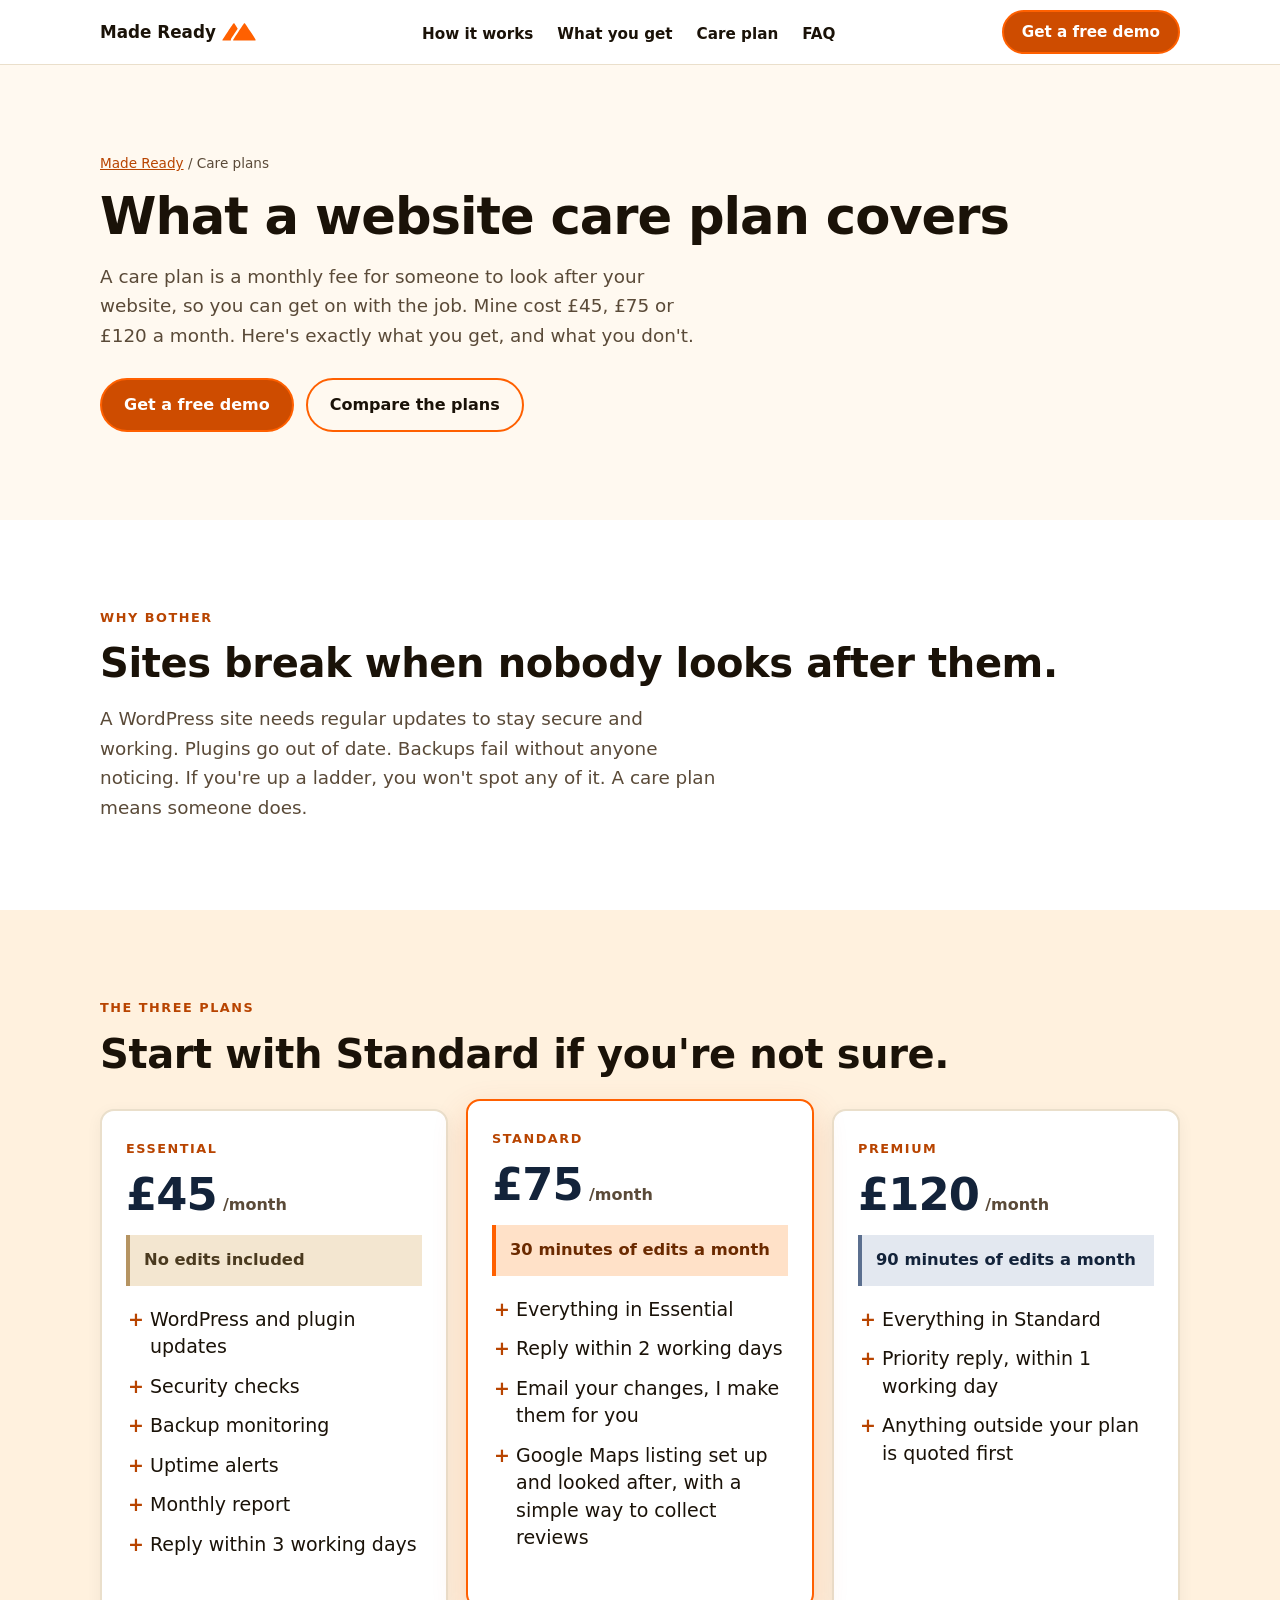
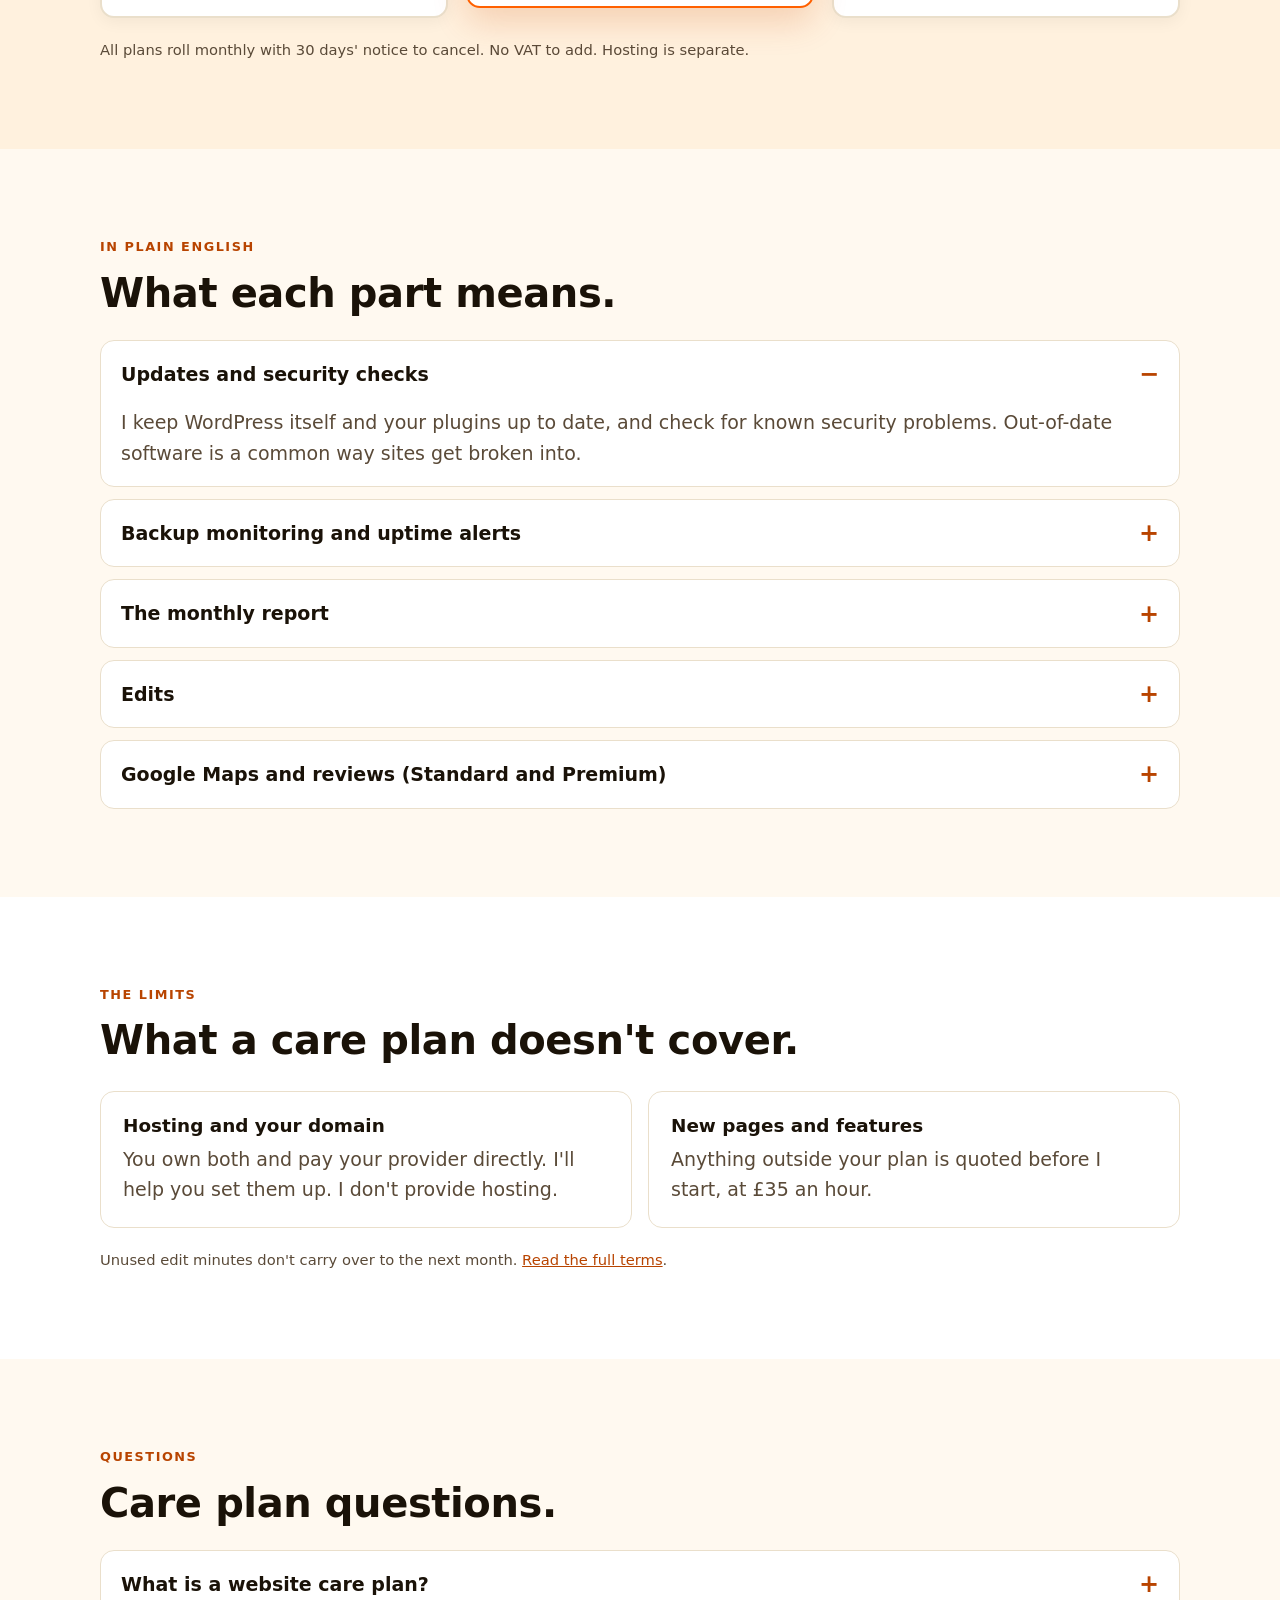
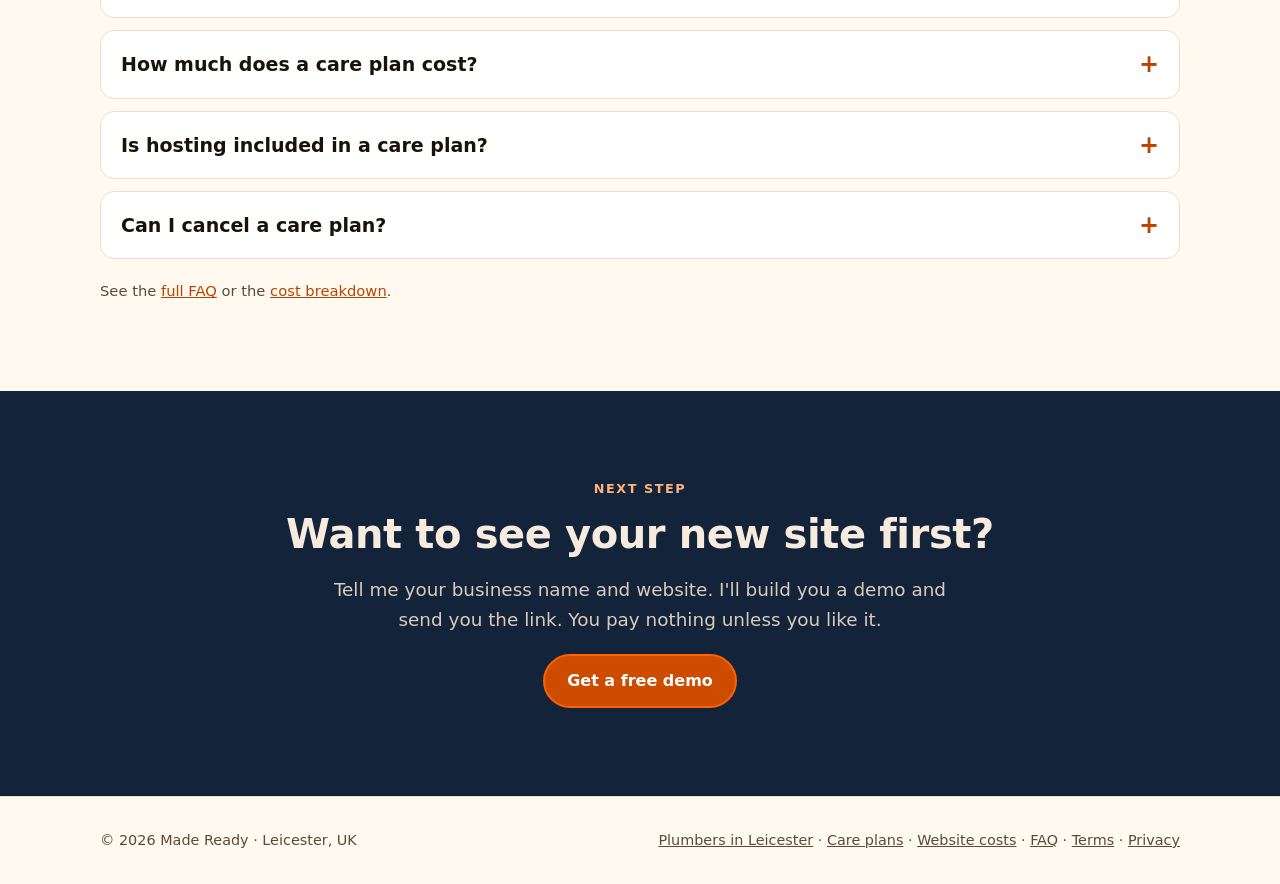
==== care-plan/index.html @ ada68d7a "Add search-friendly pages: plumbers in Leicester, care plan, costs, FAQ; sitemap and robots Co-Autho" ====
<!doctype html>
<html lang="en-GB">
<head>
<meta charset="utf-8">
<meta name="viewport" content="width=device-width, initial-scale=1">
<title>What a website care plan covers | Made Ready</title>
<meta name="description" content="What a Made Ready care plan covers, what it doesn't, and what it costs: £45, £75 or £120 a month. Updates, security, backups and edits for small UK trades.">
<link rel="canonical" href="https://madeready.co/care-plan/">
<meta property="og:title" content="What a website care plan covers | Made Ready">
<meta property="og:description" content="What a Made Ready care plan covers, what it doesn't, and what it costs: £45, £75 or £120 a month. Updates, security, backups and edits for small UK trades.">
<meta property="og:type" content="website">
<meta property="og:url" content="https://madeready.co/care-plan/">
<meta property="og:site_name" content="Made Ready">
<meta property="og:locale" content="en_GB">
<meta property="og:image" content="https://madeready.co/images/og-share.jpg">
<meta property="og:image:width" content="1200">
<meta property="og:image:height" content="630">
<meta name="twitter:card" content="summary_large_image">
<meta name="twitter:title" content="What a website care plan covers | Made Ready">
<meta name="twitter:description" content="What a Made Ready care plan covers, what it doesn't, and what it costs: £45, £75 or £120 a month. Updates, security, backups and edits for small UK trades.">
<meta name="twitter:image" content="https://madeready.co/images/og-share.jpg">
<meta name="theme-color" content="#FFF9F0">
<link rel="icon" href="/images/favicon.ico" sizes="any">
<link rel="icon" type="image/png" sizes="192x192" href="/images/android-chrome-192x192.png">
<link rel="apple-touch-icon" href="/images/apple-touch-icon.png">
<link rel="manifest" href="/site.webmanifest">
<link rel="stylesheet" href="/styles.css">
<script type="application/ld+json">{"@context":"https://schema.org","@graph":[{"@type":"BreadcrumbList","itemListElement":[{"@type":"ListItem","position":1,"name":"Made Ready","item":"https://madeready.co/"},{"@type":"ListItem","position":2,"name":"Care plans","item":"https://madeready.co/care-plan/"}]},{"@type":"FAQPage","mainEntity":[{"@type":"Question","name":"What is a website care plan?","acceptedAnswer":{"@type":"Answer","text":"A monthly plan where I keep your WordPress site updated, secure and backed up, watch for downtime and send you a monthly report. Standard and Premium also look after your Google Maps listing and include minutes of edits each month."}},{"@type":"Question","name":"How much does a care plan cost?","acceptedAnswer":{"@type":"Answer","text":"Essential is £45 a month, Standard is £75 and Premium is £120. Hosting is not included. You pay your host directly, usually £5 to £15 a month."}},{"@type":"Question","name":"Is hosting included in a care plan?","acceptedAnswer":{"@type":"Answer","text":"No. You own your hosting account and pay the host directly. I'll help you choose and set it up, but I'm not your hosting provider, and keeping the server online is your host's job."}},{"@type":"Question","name":"Can I cancel a care plan?","acceptedAnswer":{"@type":"Answer","text":"Yes. Plans roll monthly. Email me, give 30 days' notice and I stop billing at the end of it. There's no cancellation fee, and you keep your domain, hosting and site."}}]},{"@type":"Service","name":"Website care plan","serviceType":"WordPress maintenance","provider":{"@type":"ProfessionalService","name":"Made Ready","url":"https://madeready.co"},"areaServed":"GB","offers":[{"@type":"Offer","name":"Essential","price":"45","priceCurrency":"GBP","description":"Updates, security checks, backup monitoring, uptime alerts and monthly report."},{"@type":"Offer","name":"Standard","price":"75","priceCurrency":"GBP","description":"Essential plus 30 minutes of edits a month and Google Maps listing care."},{"@type":"Offer","name":"Premium","price":"120","priceCurrency":"GBP","description":"Standard plus 90 minutes of edits a month and priority replies."}]}]}</script>
</head>
<body>
<a class="skip" href="#main">Skip to content</a>
<header><div class="wrap bar">
<a class="logo" href="/" aria-label="Made Ready home">Made Ready <svg version="1.0" xmlns="http://www.w3.org/2000/svg"
 width="34" height="34" aria-hidden="true" viewBox="0 0 411 216"
 preserveAspectRatio="xMidYMid meet" color="#FF6000">
    <g transform="translate(0,216) scale(0.1,-0.1)"
    fill="currentColor" stroke="none">
    <path class="mk mk-big" d="M2681 2124 c-19 -8 -42 -25 -50 -37 -142 -201 -1291 -1957 -1291
    -1973 0 -12 9 -33 21 -48 l20 -26 1319 0 c1243 0 1319 1 1340 18 13 10 23 33
    26 57 6 39 -12 67 -629 1015 -707 1087 -666 1033 -756 994z"/>
    <path class="mk mk-small" d="M1381 2108 c-20 -15 -264 -368 -681 -990 -700 -1040 -680 -1008 -630
    -1058 19 -19 33 -20 509 -20 l489 0 4 88 c3 63 10 98 26 129 12 24 198 308
    412 631 l390 589 -186 304 c-102 167 -197 314 -211 327 -15 13 -37 22 -57 22
    -18 0 -47 -10 -65 -22z"/>
    </g>
</svg></a>
<nav aria-label="Primary"><ul><li><a href="/#how">How it works</a></li><li><a href="/#included">What you get</a></li><li><a href="/#care">Care plan</a></li><li><a href="/#faq">FAQ</a></li></ul></nav>
<a class="btn sm" href="/#contact">Get a free demo</a>
</div></header>
<main id="main">
<section class="hero"><div class="wrap">
<p class="crumbs"><a href="/">Made Ready</a> / Care plans</p>
<h1 class="h1s">What a website care plan covers</h1>
<p class="lede">A care plan is a monthly fee for someone to look after your website, so you can get on with the job. Mine cost £45, £75 or £120 a month. Here's exactly what you get, and what you don't.</p>
<div class="actions"><a class="btn" href="/#contact">Get a free demo</a><a class="btn ghost" href="#plans">Compare the plans</a></div>
</div></section>
<section style="background:#fff"><div class="wrap">
<p class="eyebrow">Why bother</p>
<h2>Sites break when nobody looks after them.</h2>
<p class="lede">A WordPress site needs regular updates to stay secure and working. Plugins go out of date. Backups fail without anyone noticing. If you're up a ladder, you won't spot any of it. A care plan means someone does.</p>
</div></section>

<section id="plans" style="background:#FFF1DE"><div class="wrap">
<p class="eyebrow">The three plans</p>
<h2>Start with Standard if you're not sure.</h2>
<div class="plans">
<div class="plan"><p class="tier">Essential</p><p class="price"><b>£45</b> <span>/month</span></p><p class="allow sand"><b>No edits included</b></p><ul><li>WordPress and plugin updates</li><li>Security checks</li><li>Backup monitoring</li><li>Uptime alerts</li><li>Monthly report</li><li>Reply within 3 working days</li></ul></div>
<div class="plan pop"><p class="tier">Standard</p><p class="price"><b>£75</b> <span>/month</span></p><p class="allow hot"><b>30 minutes of edits a month</b></p><ul><li>Everything in Essential</li><li>Reply within 2 working days</li><li>Email your changes, I make them for you</li><li>Google Maps listing set up and looked after, with a simple way to collect reviews</li></ul></div>
<div class="plan"><p class="tier">Premium</p><p class="price"><b>£120</b> <span>/month</span></p><p class="allow ink"><b>90 minutes of edits a month</b></p><ul><li>Everything in Standard</li><li>Priority reply, within 1 working day</li><li>Anything outside your plan is quoted first</li></ul></div>
</div>
<p class="small">All plans roll monthly with 30 days' notice to cancel. No VAT to add. Hosting is separate.</p>
</div></section>

<section><div class="wrap">
<p class="eyebrow">In plain English</p>
<h2>What each part means.</h2>
<details open><summary>Updates and security checks</summary><p>I keep WordPress itself and your plugins up to date, and check for known security problems. Out-of-date software is a common way sites get broken into.</p></details>
<details><summary>Backup monitoring and uptime alerts</summary><p>I check your backups are actually running, so there's something to restore if the worst happens. Uptime alerts tell me if your site goes down. Keeping the server running is your host's job, so I let you both know.</p></details>
<details><summary>The monthly report</summary><p>A short email each month listing what was updated, that backups ran, and how the site stayed up.</p></details>
<details><summary>Edits</summary><p>Email me what you want changed and I do it in a weekly batch. That's new opening hours, a price change or a swapped photo. There's no phone support, which keeps the price down. On Essential, edits are charged hourly.</p></details>
<details><summary>Google Maps and reviews (Standard and Premium)</summary><p>I set up your Google Business Profile with your services, area, hours, photos and website link, and keep it current. You stay the owner and add me as a manager. Google asks you to confirm it's your business, and only you can do that. Each month I post photos of your work, draft replies to new reviews and send a short report of calls, direction requests and website clicks. I give you a review link, a QR code and a text to send customers. You ask them. I never write or buy reviews, and I can't promise where you'll rank.</p></details>
</div></section>

<section style="background:#fff"><div class="wrap">
<p class="eyebrow">The limits</p>
<h2>What a care plan doesn't cover.</h2>
<div class="grid two">
<div class="card"><h3>Hosting and your domain</h3><p>You own both and pay your provider directly. I'll help you set them up. I don't provide hosting.</p></div>
<div class="card"><h3>New pages and features</h3><p>Anything outside your plan is quoted before I start, at £35 an hour.</p></div>
</div>
<p class="small">Unused edit minutes don't carry over to the next month. <a href="/terms.html">Read the full terms</a>.</p>
</div></section>

<section><div class="wrap">
<p class="eyebrow">Questions</p>
<h2>Care plan questions.</h2>
<details><summary>What is a website care plan?</summary><p>A monthly plan where I keep your WordPress site updated, secure and backed up, watch for downtime and send you a monthly report. Standard and Premium also look after your Google Maps listing and include minutes of edits each month.</p></details><details><summary>How much does a care plan cost?</summary><p>Essential is £45 a month, Standard is £75 and Premium is £120. Hosting is not included. You pay your host directly, usually £5 to £15 a month.</p></details><details><summary>Is hosting included in a care plan?</summary><p>No. You own your hosting account and pay the host directly. I'll help you choose and set it up, but I'm not your hosting provider, and keeping the server online is your host's job.</p></details><details><summary>Can I cancel a care plan?</summary><p>Yes. Plans roll monthly. Email me, give 30 days' notice and I stop billing at the end of it. There's no cancellation fee, and you keep your domain, hosting and site.</p></details>
<p class="small">See the <a href="/faq/">full FAQ</a> or the <a href="/website-cost-for-trades/">cost breakdown</a>.</p>
</div></section>
<section class="dark contact"><div class="wrap">
<p class="eyebrow">Next step</p>
<h2>Want to see your new site first?</h2>
<p class="lede">Tell me your business name and website. I'll build you a demo and send you the link. You pay nothing unless you like it.</p>
<div class="actions"><a class="btn" href="/#contact">Get a free demo</a></div>
</div></section>
</main>
<footer><div class="wrap"><p>© 2026 Made Ready · Leicester, UK</p><p><a href="/websites-for-plumbers-leicester/">Plumbers in Leicester</a> · <a href="/care-plan/">Care plans</a> · <a href="/website-cost-for-trades/">Website costs</a> · <a href="/faq/">FAQ</a> · <a href="/terms.html">Terms</a> · <a href="/privacy.html">Privacy</a></p></div></footer>
</body></html>
---- styles.css ----
:root{--paper:#FFF9F0;--card:#fff;--ink:#1A1208;--mid:#5A4A38;--rule:#EADFCB;--accent:#FF6000;--accent-ink:#B84400;--navy:#13233A;--navy-ink:#F6EBDD;--r:14px}
*,*::before,*::after{box-sizing:border-box;margin:0;padding:0}
html{scroll-behavior:smooth;-webkit-text-size-adjust:100%}
body{font:18px/1.6 system-ui,-apple-system,"Segoe UI",Roboto,sans-serif;background:var(--paper);color:var(--ink)}
img,svg{display:block;max-width:100%}
a{color:inherit}
.wrap{width:min(1080px,100% - 32px);margin-inline:auto}
.skip{position:absolute;left:-999px}.skip:focus{left:8px;top:8px;background:#fff;padding:8px 12px;z-index:99}
:focus-visible{outline:3px solid var(--accent-ink);outline-offset:3px}
header{position:sticky;top:0;z-index:10;background:rgba(255,255,255,.96);border-bottom:1px solid var(--rule)}
.bar{display:flex;align-items:center;justify-content:space-between;gap:12px;min-height:64px}
.logo{display:flex;align-items:center;gap:6px;font-weight:800;text-decoration:none;color:var(--ink);font-size:1.05rem}
.logo svg{color:var(--accent);overflow:visible}
.logo .mk{transform-box:fill-box;transition:transform .5s cubic-bezier(.34,1.56,.64,1)}
.logo .mk-small{transform-origin:0% 100%;transition-delay:.05s}
.logo .mk-big{transform-origin:100% 100%}
.logo:hover .mk,.logo:focus-visible .mk{transform:scale(1.07)}
@media(prefers-reduced-motion:reduce){.logo .mk{transition:none}.logo:hover .mk,.logo:focus-visible .mk{transform:none}}
nav ul{display:none;list-style:none;gap:24px}
nav a{text-decoration:none;font-weight:600;font-size:.95rem}
nav a:hover{color:var(--accent-ink)}
.btn{display:inline-flex;align-items:center;justify-content:center;min-height:48px;padding:12px 22px;border-radius:999px;background:#CE4C00;color:#fff;font-weight:800;text-decoration:none;border:2px solid var(--accent);font-size:1rem;cursor:pointer}
.btn:hover{background:var(--accent-ink);border-color:var(--accent)}
.btn.ghost{background:transparent;color:inherit;border-color:var(--accent)}
.btn.ghost:hover{background:rgba(127,127,127,.12);border-color:var(--accent)}
.btn.sm{min-height:44px;padding:8px 18px;font-size:.95rem}
section{padding:64px 0}
.eyebrow{font-size:.8rem;font-weight:800;letter-spacing:.12em;text-transform:uppercase;color:var(--accent-ink);margin-bottom:12px}
h1{font-size:clamp(2.2rem,8vw,3.8rem);line-height:1.08;letter-spacing:-.02em;font-weight:800}
h2{font-size:clamp(1.7rem,5.5vw,2.5rem);line-height:1.15;letter-spacing:-.01em;font-weight:800;margin-bottom:16px}
h3{font-size:1.15rem;line-height:1.3;margin-bottom:6px}
.lede{font-size:1.15rem;color:var(--mid);max-width:34em;margin-top:18px}
.h1b{display:block;color:var(--accent-ink)}
.hero{padding:48px 0 56px}
.hero .actions{display:flex;flex-wrap:wrap;gap:12px;margin-top:28px}
.note{font-size:.85rem;color:var(--mid);margin-top:22px}
.hero .note{font-size:.9rem;color:var(--mid);margin-top:14px}
.dark{background:var(--navy);color:var(--navy-ink)}
.dark .eyebrow{color:#FFB27A}.dark .lede,.dark p{color:#D8CCBC}
.steps{display:grid;gap:16px;margin-top:28px;counter-reset:s;list-style:none}
.steps li{background:rgba(255,255,255,.06);border:1px solid rgba(255,255,255,.14);border-radius:var(--r);padding:22px;counter-increment:s}
.steps li::before{content:counter(s);display:grid;place-items:center;width:36px;height:36px;border-radius:50%;background:var(--accent);color:#1A0A00;font-weight:800;margin-bottom:10px}
.dark h3{color:#fff}
.grid{display:grid;gap:16px;margin-top:28px}
.card{background:var(--card);border:1px solid var(--rule);border-radius:var(--r);padding:22px}
.card p{color:var(--mid)}
.plans{display:grid;gap:18px;margin-top:32px;align-items:stretch}
.plan{display:flex;flex-direction:column;background:var(--card);border:2px solid var(--rule);border-radius:var(--r);padding:26px 24px 24px;box-shadow:0 4px 16px rgba(26,18,8,.05)}
.plan.pop{border-color:var(--accent);box-shadow:0 14px 34px rgba(206,76,0,.2)}
.tier{font-size:.8rem;font-weight:800;letter-spacing:.12em;text-transform:uppercase;color:var(--accent-ink);display:flex;flex-wrap:wrap;align-items:center;gap:8px;min-height:26px}
.plan .tag{font-size:.68rem;letter-spacing:.08em;background:#CE4C00;color:#fff;border-radius:4px;padding:3px 8px}
.price{margin:10px 0 0;line-height:1}
.price b{font-size:2.8rem;font-weight:800;letter-spacing:-.02em;color:var(--navy)}
.price span{font-size:1rem;color:var(--mid);font-weight:600}
.bill{font-size:.85rem;color:var(--mid);margin-top:8px}
.allow{margin-top:18px;padding:12px 14px;border-left:4px solid;display:flex;flex-direction:column;gap:2px}
.allow b{font-size:1.02rem}.allow span{font-size:.85rem;opacity:.85}
.allow.sand{background:#F3E6D0;border-color:#B59462;color:#4A3A1F}
.allow.hot{background:#FFE1C8;border-color:var(--accent);color:#6B2A00}
.allow.ink{background:#E3E8F0;border-color:#5B6F8F;color:#13233A}
.plus{margin-top:20px;font-weight:800;font-size:.95rem}
.plan ul{list-style:none;margin:14px 0 24px}
.plan li{padding:6px 0 6px 24px;position:relative;line-height:1.45}
.plan li::before{content:"+";position:absolute;left:2px;color:var(--accent-ink);font-weight:800}
.plan .btn{margin-top:auto;width:100%}
.small{font-size:.92rem;color:var(--mid);margin-top:20px}
.ph{background:#FFF3A8;color:#3A2E00;padding:0 6px;border-radius:4px;font-weight:700}
details{background:var(--card);border:1px solid var(--rule);border-radius:var(--r);margin-top:12px}
summary{cursor:pointer;font-weight:700;padding:18px 20px;list-style:none;min-height:56px;display:flex;justify-content:space-between;gap:12px;align-items:center}
summary::-webkit-details-marker{display:none}
summary::after{content:"+";font-size:1.5rem;color:var(--accent-ink);line-height:1}
details[open] summary::after{content:"−"}
details p{padding:0 20px 18px;color:var(--mid)}
.about{display:grid;gap:24px}
.photo{width:100%;height:auto;aspect-ratio:1;max-width:260px;object-fit:cover;border-radius:var(--r);border:2px solid var(--rule)}
.facts{list-style:none;margin-top:20px;display:grid;gap:8px}
.facts li{padding:10px 14px 10px 40px;position:relative;background:#FFF1DE;border-radius:10px;font-weight:600}
.facts li::before{content:"✓";position:absolute;left:14px;color:var(--accent-ink);font-weight:800}
.contact{text-align:center}
.contact .actions{display:flex;flex-wrap:wrap;gap:12px;justify-content:center;margin-top:24px}
.contact .lede{margin-inline:auto}
footer{padding:32px 0;border-top:1px solid var(--rule);font-size:.9rem;color:var(--mid)}
footer .wrap{display:flex;flex-wrap:wrap;gap:8px 24px;justify-content:space-between}
.legal{padding:48px 0}.legal h1{font-size:2.2rem}.legal h2{font-size:1.3rem;margin-top:28px}.legal p,.legal li{margin-top:10px;color:var(--mid)}.legal ul{padding-left:22px}
.peeks{margin-top:32px;display:grid;grid-template-columns:1fr;gap:14px;align-items:center}
.peek{position:relative;display:block;width:100%;padding:0;border:2px solid var(--rule);border-radius:var(--r);background:var(--card);overflow:hidden;cursor:pointer;text-align:left;font:inherit;color:var(--ink);box-shadow:0 6px 20px rgba(26,18,8,.08);transition:transform .15s,box-shadow .15s}
.peek:hover{transform:translateY(-3px);box-shadow:0 12px 28px rgba(26,18,8,.16)}
.peek.after{border-color:var(--accent)}
.peek img{width:100%;height:auto;aspect-ratio:800/524;object-fit:cover}
.peek:not(.after) img{filter:saturate(.85)}
.chip{display:inline-block;margin-right:10px;padding:2px 10px;border-radius:999px;background:var(--ink);color:#fff;font-size:.8rem;font-weight:800;letter-spacing:.08em;text-transform:uppercase}
.peek.after .chip{background:#CE4C00}
.cap{display:block;padding:10px 14px;font-weight:700;font-size:.95rem;border-top:1px solid var(--rule)}
.arrow{justify-self:center;font-size:1.8rem;font-weight:800;color:var(--accent-ink);transform:rotate(90deg)}
@media(min-width:720px){.peeks{grid-template-columns:1fr auto 1fr;gap:18px}.arrow{transform:none}}
@media(prefers-reduced-motion:reduce){.peek{transition:none}.peek:hover{transform:none}}
dialog{border:0;padding:0;background:var(--paper);color:var(--ink);width:100vw;height:100dvh;max-width:none;max-height:none;margin:0}
dialog[open]{display:flex;flex-direction:column}
dialog::backdrop{background:rgba(19,35,58,.7)}
.dlg-bar{display:flex;flex-wrap:wrap;align-items:center;gap:10px 14px;padding:12px 16px;border-bottom:1px solid var(--rule)}
.dlg-bar h2{font-size:1rem;margin:0;flex:1 1 100%}
.tabs{display:flex;gap:6px;flex:1}
.tab{min-height:44px;padding:8px 20px;border-radius:999px;border:2px solid var(--ink);background:transparent;font:inherit;font-weight:800;cursor:pointer;color:var(--ink)}
.tab[aria-pressed="true"]{background:var(--ink);color:#fff}
.dlg-note{font-size:.85rem;color:var(--mid);padding:8px 16px}
dialog iframe{flex:1;width:100%;border:0;background:#fff}
@media(min-width:760px){
 dialog{width:min(1180px,94vw);height:90dvh;margin:auto;border-radius:var(--r)}.dlg-bar h2{flex:1 1 auto}
 body{font-size:19px}nav ul{display:flex}section{padding:88px 0}.hero{padding:88px 0}
 .steps,.grid.three,.plans{grid-template-columns:repeat(3,1fr)}.grid.two{grid-template-columns:repeat(2,1fr)}
 .about{grid-template-columns:260px 1fr;align-items:start;gap:40px}
}
@media(prefers-reduced-motion:reduce){html{scroll-behavior:auto}}

.how h3{margin-top:24px}.how .small{margin-top:6px}

.total{font-size:.85rem;font-weight:700;color:var(--navy);margin-top:6px}
.plan.pop{order:-1}
@media(min-width:760px){.plan.pop{order:0;transform:translateY(-10px)}}
.vs{list-style:none;margin-top:10px}.vs li{padding:6px 0 6px 24px;position:relative;color:var(--mid)}
.vs li::before{content:"–";position:absolute;left:4px;color:var(--mid)}
.card.own{border-color:var(--accent);border-width:2px}.card.own .vs li::before{content:"✓";color:var(--accent-ink);font-weight:800}
.card.own h3{color:var(--accent-ink)}
.form{max-width:520px;margin:28px auto 0;text-align:left;display:grid;gap:6px}
.form label{font-weight:700;font-size:.95rem;margin-top:8px;color:#fff}
.form input:not([type=checkbox]),.form textarea{width:100%;min-height:48px;padding:10px 14px;border-radius:10px;border:2px solid transparent;background:#fff;color:var(--ink);font:inherit}
.form input:focus-visible,.form textarea:focus-visible{outline:3px solid #FFB27A;outline-offset:2px}
.form .hp{position:absolute;left:-9999px}
.form .consent{font-size:.85rem;margin-top:8px}.form .consent a{color:#FFB27A}
.form .btn{margin-top:12px;width:100%}
.form .status{min-height:1.4em;font-weight:700;color:#fff}
.dark .actions{margin-top:20px}
.card .price-fig{color:var(--accent-ink);font-size:1.6rem;font-weight:800;margin:2px 0 10px;line-height:1.1}

.crumbs{font-size:.85rem;color:var(--mid);margin-bottom:14px}.crumbs a{color:var(--accent-ink)}
.h1s{font-size:clamp(2rem,7vw,3.2rem)}
.note a,.small a,.lede a{color:var(--accent-ink)}
.wrap>details:first-of-type{margin-top:24px}
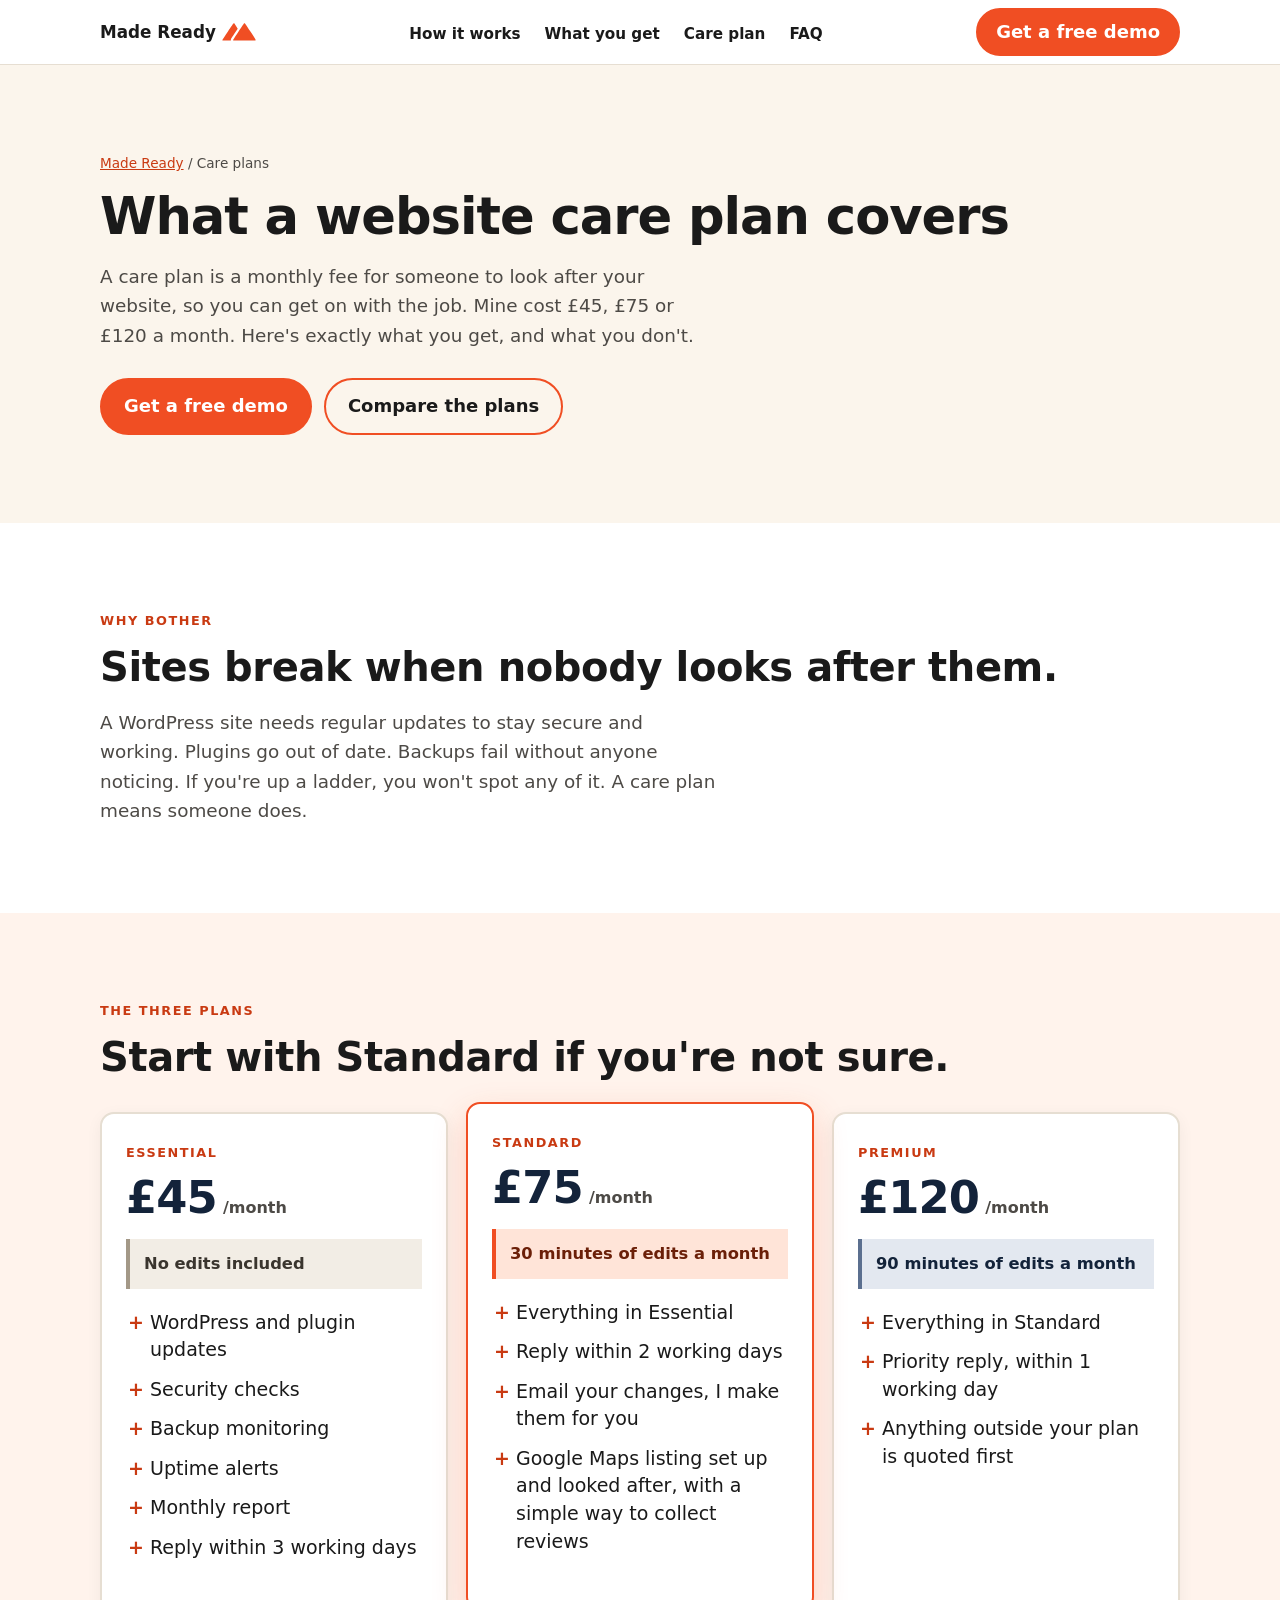
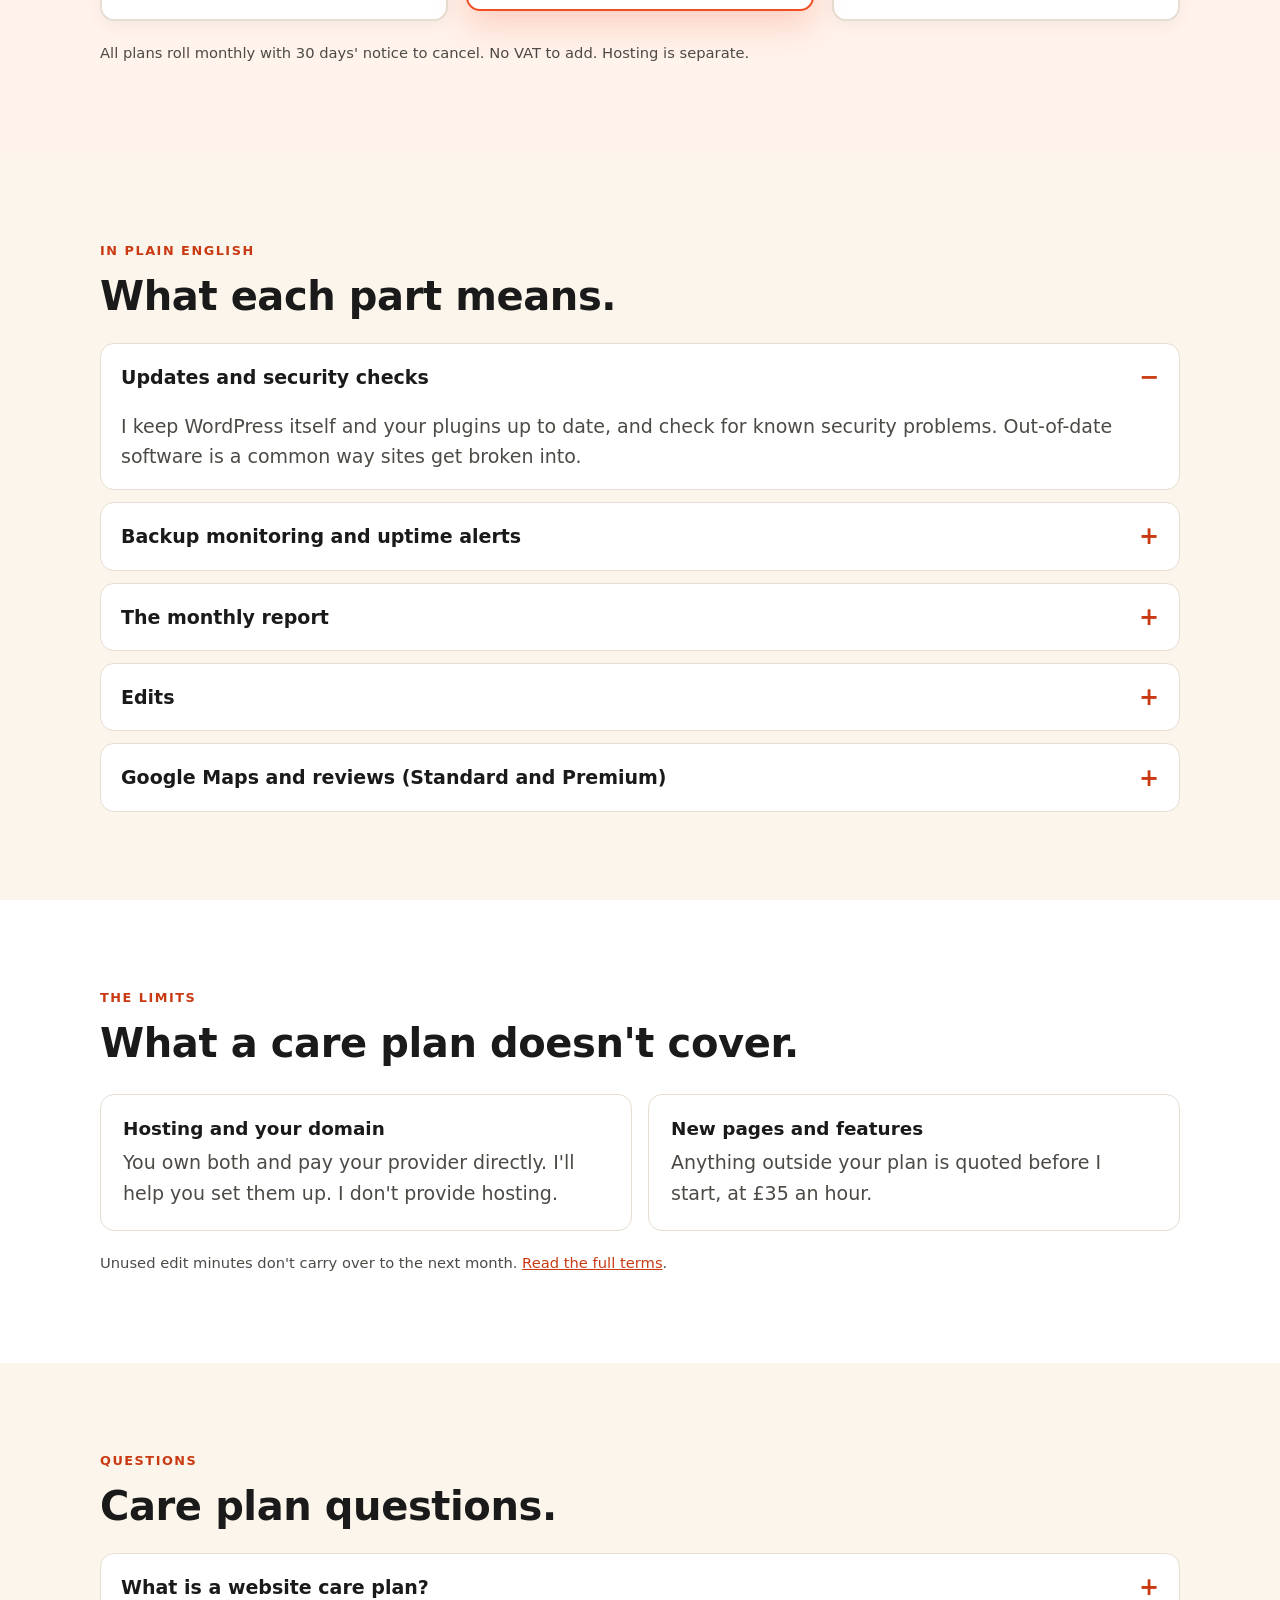
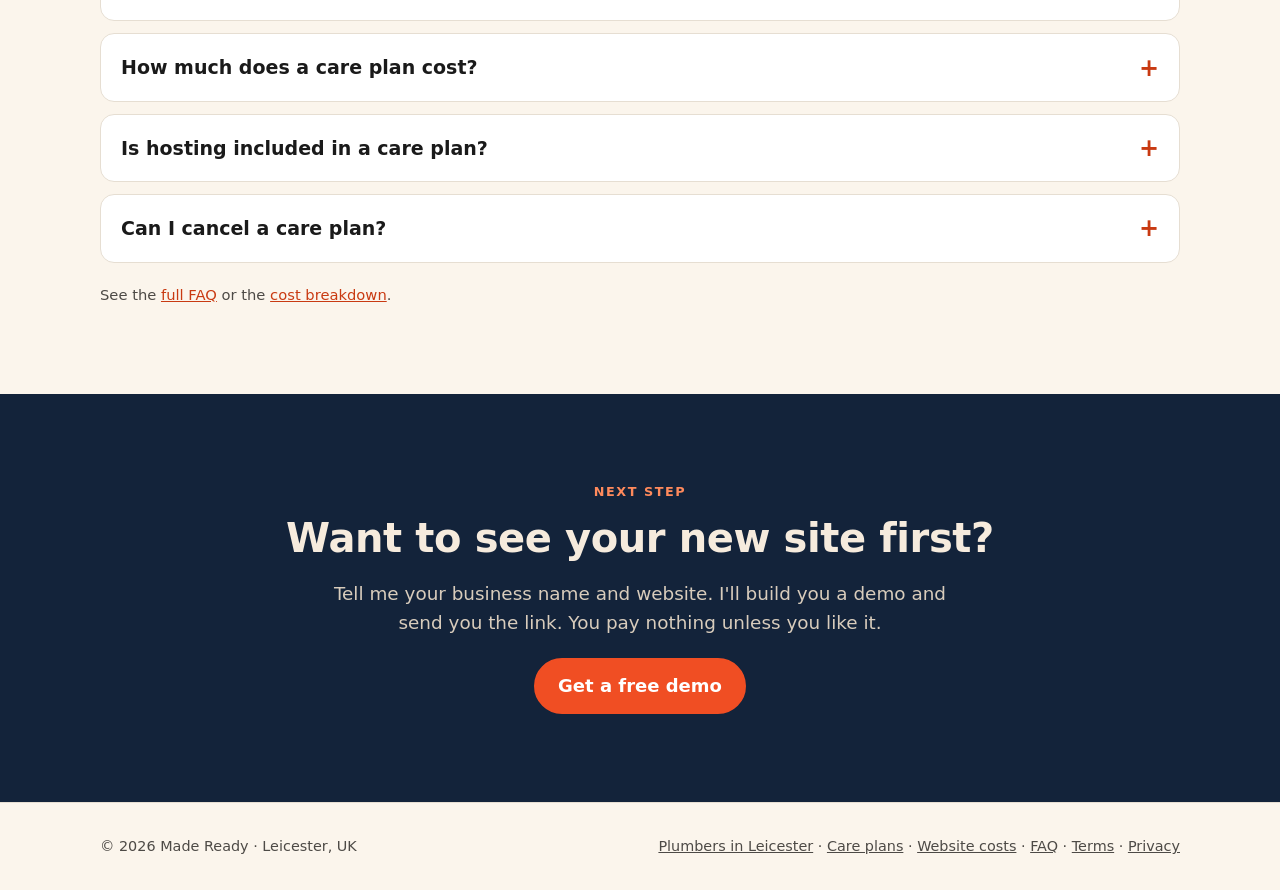
==== commit 8e72ce60: "Brighten theme: vivid red-orange accent, near-black ink, neutral greys Co-Authored-By: Claude Sonnet" ====
--- a/care-plan/index.html
+++ b/care-plan/index.html
@@ -19,7 +19,7 @@
 <meta name="twitter:title" content="What a website care plan covers | Made Ready">
 <meta name="twitter:description" content="What a Made Ready care plan covers, what it doesn't, and what it costs: £45, £75 or £120 a month. Updates, security, backups and edits for small UK trades.">
 <meta name="twitter:image" content="https://madeready.co/images/og-share.jpg">
-<meta name="theme-color" content="#FFF9F0">
+<meta name="theme-color" content="#FBF5EC">
 <link rel="icon" href="/images/favicon.ico" sizes="any">
 <link rel="icon" type="image/png" sizes="192x192" href="/images/android-chrome-192x192.png">
 <link rel="apple-touch-icon" href="/images/apple-touch-icon.png">
@@ -32,7 +32,7 @@
 <header><div class="wrap bar">
 <a class="logo" href="/" aria-label="Made Ready home">Made Ready <svg version="1.0" xmlns="http://www.w3.org/2000/svg"
  width="34" height="34" aria-hidden="true" viewBox="0 0 411 216"
- preserveAspectRatio="xMidYMid meet" color="#FF6000">
+ preserveAspectRatio="xMidYMid meet" color="#F04E23">
     <g transform="translate(0,216) scale(0.1,-0.1)"
     fill="currentColor" stroke="none">
     <path class="mk mk-big" d="M2681 2124 c-19 -8 -42 -25 -50 -37 -142 -201 -1291 -1957 -1291
@@ -60,7 +60,7 @@
 <p class="lede">A WordPress site needs regular updates to stay secure and working. Plugins go out of date. Backups fail without anyone noticing. If you're up a ladder, you won't spot any of it. A care plan means someone does.</p>
 </div></section>
 
-<section id="plans" style="background:#FFF1DE"><div class="wrap">
+<section id="plans" style="background:var(--tint)"><div class="wrap">
 <p class="eyebrow">The three plans</p>
 <h2>Start with Standard if you're not sure.</h2>
 <div class="plans">
--- a/styles.css
+++ b/styles.css
@@ -1,4 +1,4 @@
-:root{--paper:#FFF9F0;--card:#fff;--ink:#1A1208;--mid:#5A4A38;--rule:#EADFCB;--accent:#FF6000;--accent-ink:#B84400;--navy:#13233A;--navy-ink:#F6EBDD;--r:14px}
+:root{--paper:#FBF5EC;--card:#fff;--ink:#1A1A1A;--mid:#4D4A46;--rule:#E6DED2;--tint:#FFF3EC;--accent:#F04E23;--accent-ink:#C93A12;--accent-on-dark:#FF8A5C;--navy:#13233A;--navy-ink:#F6EBDD;--r:14px}
 *,*::before,*::after{box-sizing:border-box;margin:0;padding:0}
 html{scroll-behavior:smooth;-webkit-text-size-adjust:100%}
 body{font:18px/1.6 system-ui,-apple-system,"Segoe UI",Roboto,sans-serif;background:var(--paper);color:var(--ink)}
@@ -19,44 +19,44 @@
 nav ul{display:none;list-style:none;gap:24px}
 nav a{text-decoration:none;font-weight:600;font-size:.95rem}
 nav a:hover{color:var(--accent-ink)}
-.btn{display:inline-flex;align-items:center;justify-content:center;min-height:48px;padding:12px 22px;border-radius:999px;background:#CE4C00;color:#fff;font-weight:800;text-decoration:none;border:2px solid var(--accent);font-size:1rem;cursor:pointer}
-.btn:hover{background:var(--accent-ink);border-color:var(--accent)}
+.btn{display:inline-flex;align-items:center;justify-content:center;min-height:48px;padding:12px 22px;border-radius:999px;background:var(--accent);color:#fff;font-weight:800;text-decoration:none;border:2px solid var(--accent);font-size:1.125rem;cursor:pointer}
+.btn:hover{background:var(--accent-ink);border-color:var(--accent-ink)}
 .btn.ghost{background:transparent;color:inherit;border-color:var(--accent)}
-.btn.ghost:hover{background:rgba(127,127,127,.12);border-color:var(--accent)}
-.btn.sm{min-height:44px;padding:8px 18px;font-size:.95rem}
+.btn.ghost:hover{background:rgba(240,78,35,.1);border-color:var(--accent-ink)}
+.btn.sm{min-height:44px;padding:8px 18px;font-size:1.125rem}
 section{padding:64px 0}
 .eyebrow{font-size:.8rem;font-weight:800;letter-spacing:.12em;text-transform:uppercase;color:var(--accent-ink);margin-bottom:12px}
 h1{font-size:clamp(2.2rem,8vw,3.8rem);line-height:1.08;letter-spacing:-.02em;font-weight:800}
 h2{font-size:clamp(1.7rem,5.5vw,2.5rem);line-height:1.15;letter-spacing:-.01em;font-weight:800;margin-bottom:16px}
 h3{font-size:1.15rem;line-height:1.3;margin-bottom:6px}
 .lede{font-size:1.15rem;color:var(--mid);max-width:34em;margin-top:18px}
-.h1b{display:block;color:var(--accent-ink)}
+.h1b{display:block;color:var(--accent)}
 .hero{padding:48px 0 56px}
 .hero .actions{display:flex;flex-wrap:wrap;gap:12px;margin-top:28px}
 .note{font-size:.85rem;color:var(--mid);margin-top:22px}
 .hero .note{font-size:.9rem;color:var(--mid);margin-top:14px}
 .dark{background:var(--navy);color:var(--navy-ink)}
-.dark .eyebrow{color:#FFB27A}.dark .lede,.dark p{color:#D8CCBC}
+.dark .eyebrow{color:var(--accent-on-dark)}.dark .lede,.dark p{color:#D8CCBC}
 .steps{display:grid;gap:16px;margin-top:28px;counter-reset:s;list-style:none}
 .steps li{background:rgba(255,255,255,.06);border:1px solid rgba(255,255,255,.14);border-radius:var(--r);padding:22px;counter-increment:s}
-.steps li::before{content:counter(s);display:grid;place-items:center;width:36px;height:36px;border-radius:50%;background:var(--accent);color:#1A0A00;font-weight:800;margin-bottom:10px}
+.steps li::before{content:counter(s);display:grid;place-items:center;width:36px;height:36px;border-radius:50%;background:var(--accent);color:var(--ink);font-weight:800;margin-bottom:10px}
 .dark h3{color:#fff}
 .grid{display:grid;gap:16px;margin-top:28px}
 .card{background:var(--card);border:1px solid var(--rule);border-radius:var(--r);padding:22px}
 .card p{color:var(--mid)}
 .plans{display:grid;gap:18px;margin-top:32px;align-items:stretch}
-.plan{display:flex;flex-direction:column;background:var(--card);border:2px solid var(--rule);border-radius:var(--r);padding:26px 24px 24px;box-shadow:0 4px 16px rgba(26,18,8,.05)}
-.plan.pop{border-color:var(--accent);box-shadow:0 14px 34px rgba(206,76,0,.2)}
+.plan{display:flex;flex-direction:column;background:var(--card);border:2px solid var(--rule);border-radius:var(--r);padding:26px 24px 24px;box-shadow:0 4px 16px rgba(26,26,26,.05)}
+.plan.pop{border-color:var(--accent);box-shadow:0 14px 34px rgba(240,78,35,.22)}
 .tier{font-size:.8rem;font-weight:800;letter-spacing:.12em;text-transform:uppercase;color:var(--accent-ink);display:flex;flex-wrap:wrap;align-items:center;gap:8px;min-height:26px}
-.plan .tag{font-size:.68rem;letter-spacing:.08em;background:#CE4C00;color:#fff;border-radius:4px;padding:3px 8px}
+.plan .tag{font-size:.75rem;letter-spacing:.08em;background:var(--accent-ink);color:#fff;border-radius:4px;padding:3px 8px}
 .price{margin:10px 0 0;line-height:1}
 .price b{font-size:2.8rem;font-weight:800;letter-spacing:-.02em;color:var(--navy)}
 .price span{font-size:1rem;color:var(--mid);font-weight:600}
 .bill{font-size:.85rem;color:var(--mid);margin-top:8px}
 .allow{margin-top:18px;padding:12px 14px;border-left:4px solid;display:flex;flex-direction:column;gap:2px}
 .allow b{font-size:1.02rem}.allow span{font-size:.85rem;opacity:.85}
-.allow.sand{background:#F3E6D0;border-color:#B59462;color:#4A3A1F}
-.allow.hot{background:#FFE1C8;border-color:var(--accent);color:#6B2A00}
+.allow.sand{background:#F2EDE5;border-color:#A39887;color:#3A352E}
+.allow.hot{background:#FFE4D8;border-color:var(--accent);color:#6B1F08}
 .allow.ink{background:#E3E8F0;border-color:#5B6F8F;color:#13233A}
 .plus{margin-top:20px;font-weight:800;font-size:.95rem}
 .plan ul{list-style:none;margin:14px 0 24px}
@@ -64,7 +64,7 @@
 .plan li::before{content:"+";position:absolute;left:2px;color:var(--accent-ink);font-weight:800}
 .plan .btn{margin-top:auto;width:100%}
 .small{font-size:.92rem;color:var(--mid);margin-top:20px}
-.ph{background:#FFF3A8;color:#3A2E00;padding:0 6px;border-radius:4px;font-weight:700}
+.ph{background:#FFF3A8;color:#332B00;padding:0 6px;border-radius:4px;font-weight:700}
 details{background:var(--card);border:1px solid var(--rule);border-radius:var(--r);margin-top:12px}
 summary{cursor:pointer;font-weight:700;padding:18px 20px;list-style:none;min-height:56px;display:flex;justify-content:space-between;gap:12px;align-items:center}
 summary::-webkit-details-marker{display:none}
@@ -74,7 +74,7 @@
 .about{display:grid;gap:24px}
 .photo{width:100%;height:auto;aspect-ratio:1;max-width:260px;object-fit:cover;border-radius:var(--r);border:2px solid var(--rule)}
 .facts{list-style:none;margin-top:20px;display:grid;gap:8px}
-.facts li{padding:10px 14px 10px 40px;position:relative;background:#FFF1DE;border-radius:10px;font-weight:600}
+.facts li{padding:10px 14px 10px 40px;position:relative;background:var(--tint);border-radius:10px;font-weight:600}
 .facts li::before{content:"✓";position:absolute;left:14px;color:var(--accent-ink);font-weight:800}
 .contact{text-align:center}
 .contact .actions{display:flex;flex-wrap:wrap;gap:12px;justify-content:center;margin-top:24px}
@@ -83,13 +83,13 @@
 footer .wrap{display:flex;flex-wrap:wrap;gap:8px 24px;justify-content:space-between}
 .legal{padding:48px 0}.legal h1{font-size:2.2rem}.legal h2{font-size:1.3rem;margin-top:28px}.legal p,.legal li{margin-top:10px;color:var(--mid)}.legal ul{padding-left:22px}
 .peeks{margin-top:32px;display:grid;grid-template-columns:1fr;gap:14px;align-items:center}
-.peek{position:relative;display:block;width:100%;padding:0;border:2px solid var(--rule);border-radius:var(--r);background:var(--card);overflow:hidden;cursor:pointer;text-align:left;font:inherit;color:var(--ink);box-shadow:0 6px 20px rgba(26,18,8,.08);transition:transform .15s,box-shadow .15s}
-.peek:hover{transform:translateY(-3px);box-shadow:0 12px 28px rgba(26,18,8,.16)}
+.peek{position:relative;display:block;width:100%;padding:0;border:2px solid var(--rule);border-radius:var(--r);background:var(--card);overflow:hidden;cursor:pointer;text-align:left;font:inherit;color:var(--ink);box-shadow:0 6px 20px rgba(26,26,26,.08);transition:transform .15s,box-shadow .15s}
+.peek:hover{transform:translateY(-3px);box-shadow:0 12px 28px rgba(26,26,26,.16)}
 .peek.after{border-color:var(--accent)}
 .peek img{width:100%;height:auto;aspect-ratio:800/524;object-fit:cover}
 .peek:not(.after) img{filter:saturate(.85)}
 .chip{display:inline-block;margin-right:10px;padding:2px 10px;border-radius:999px;background:var(--ink);color:#fff;font-size:.8rem;font-weight:800;letter-spacing:.08em;text-transform:uppercase}
-.peek.after .chip{background:#CE4C00}
+.peek.after .chip{background:var(--accent-ink)}
 .cap{display:block;padding:10px 14px;font-weight:700;font-size:.95rem;border-top:1px solid var(--rule)}
 .arrow{justify-self:center;font-size:1.8rem;font-weight:800;color:var(--accent-ink);transform:rotate(90deg)}
 @media(min-width:720px){.peeks{grid-template-columns:1fr auto 1fr;gap:18px}.arrow{transform:none}}
@@ -112,7 +112,7 @@
 }
 @media(prefers-reduced-motion:reduce){html{scroll-behavior:auto}}
 
-.how h3{margin-top:24px}.how .small{margin-top:6px}
+.how h3{margin-top:24px}.how .small{margin-top:6px}.hsum{list-style:none;padding:0;margin:10px 0 0;display:grid;gap:8px}.hsum li{color:var(--mid);line-height:1.5}.hsum b{color:var(--ink,inherit)}.hmore{margin-top:14px}.hmore summary{min-height:48px;padding:12px 20px}
 
 .total{font-size:.85rem;font-weight:700;color:var(--navy);margin-top:6px}
 .plan.pop{order:-1}
@@ -124,9 +124,9 @@
 .form{max-width:520px;margin:28px auto 0;text-align:left;display:grid;gap:6px}
 .form label{font-weight:700;font-size:.95rem;margin-top:8px;color:#fff}
 .form input:not([type=checkbox]),.form textarea{width:100%;min-height:48px;padding:10px 14px;border-radius:10px;border:2px solid transparent;background:#fff;color:var(--ink);font:inherit}
-.form input:focus-visible,.form textarea:focus-visible{outline:3px solid #FFB27A;outline-offset:2px}
+.form input:focus-visible,.form textarea:focus-visible{outline:3px solid var(--accent-on-dark);outline-offset:2px}
 .form .hp{position:absolute;left:-9999px}
-.form .consent{font-size:.85rem;margin-top:8px}.form .consent a{color:#FFB27A}
+.form .consent{font-size:.85rem;margin-top:8px}.form .consent a{color:var(--accent-on-dark)}
 .form .btn{margin-top:12px;width:100%}
 .form .status{min-height:1.4em;font-weight:700;color:#fff}
 .dark .actions{margin-top:20px}
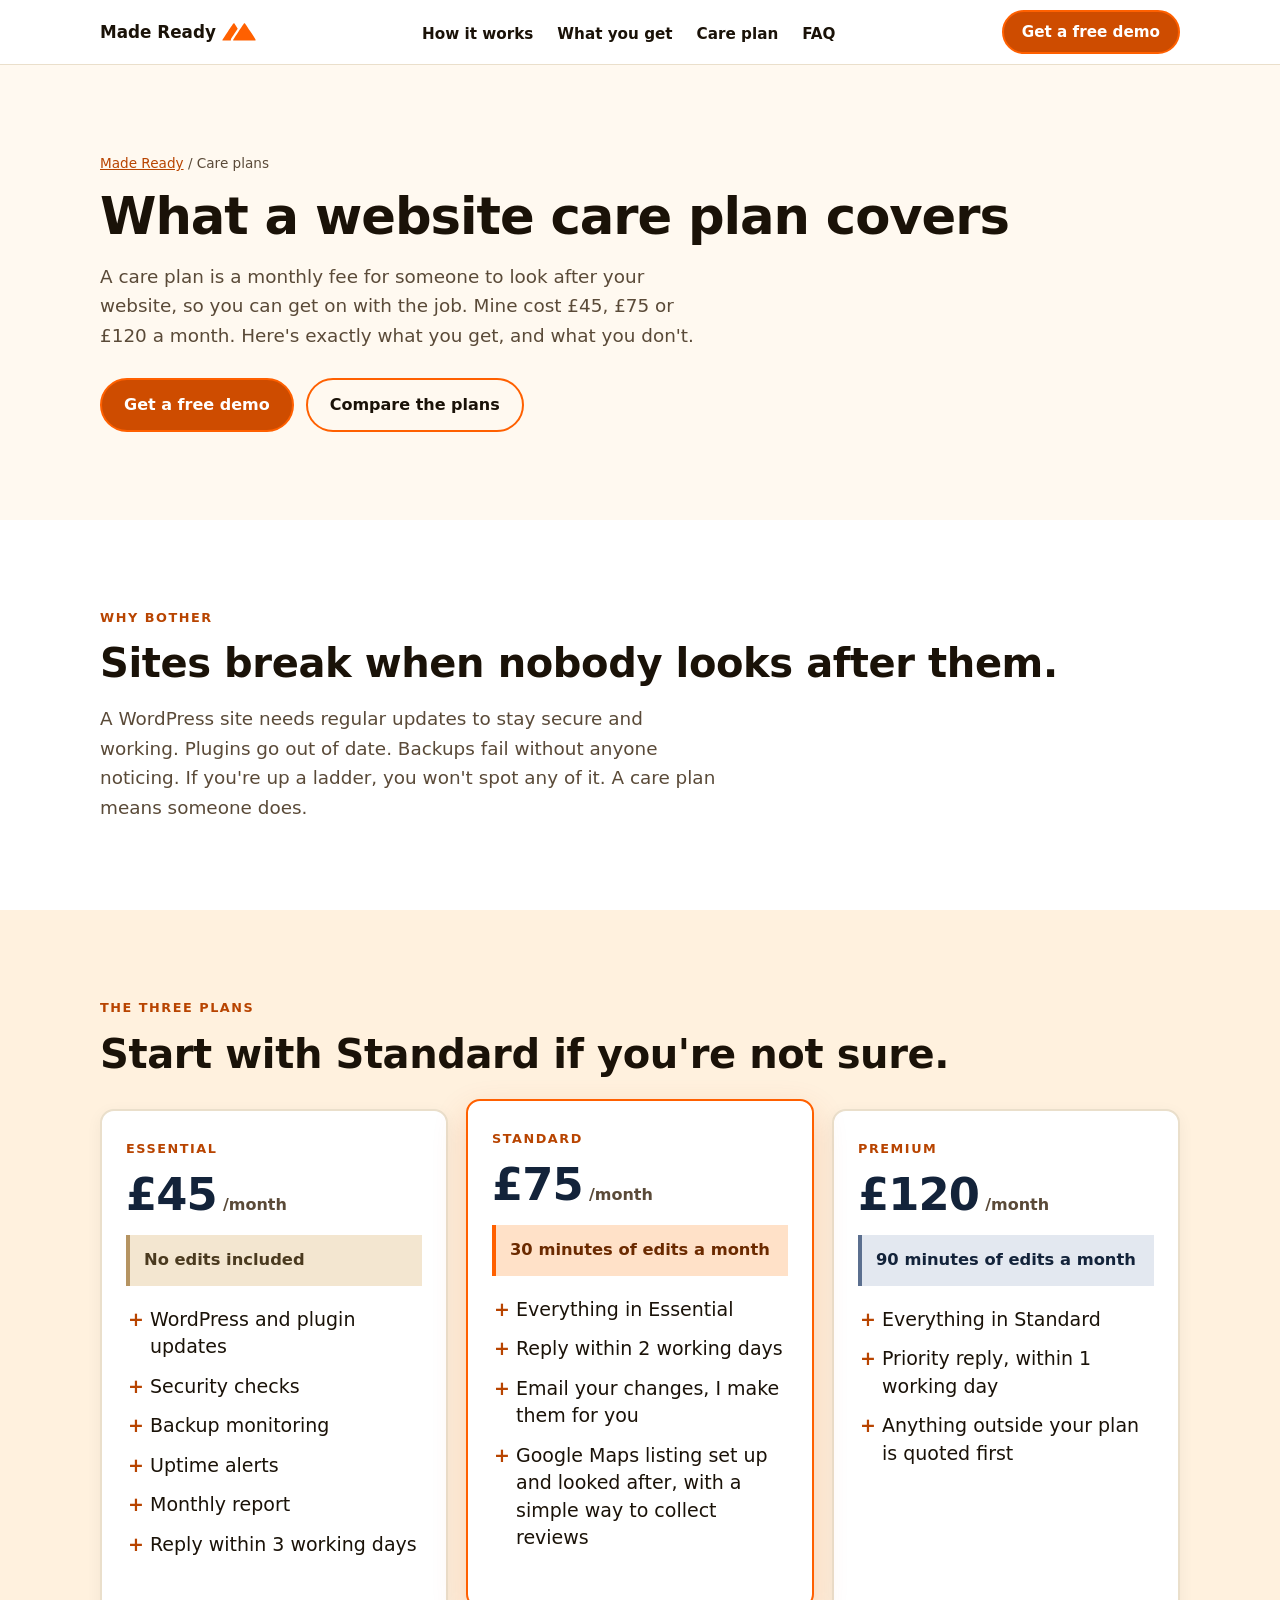
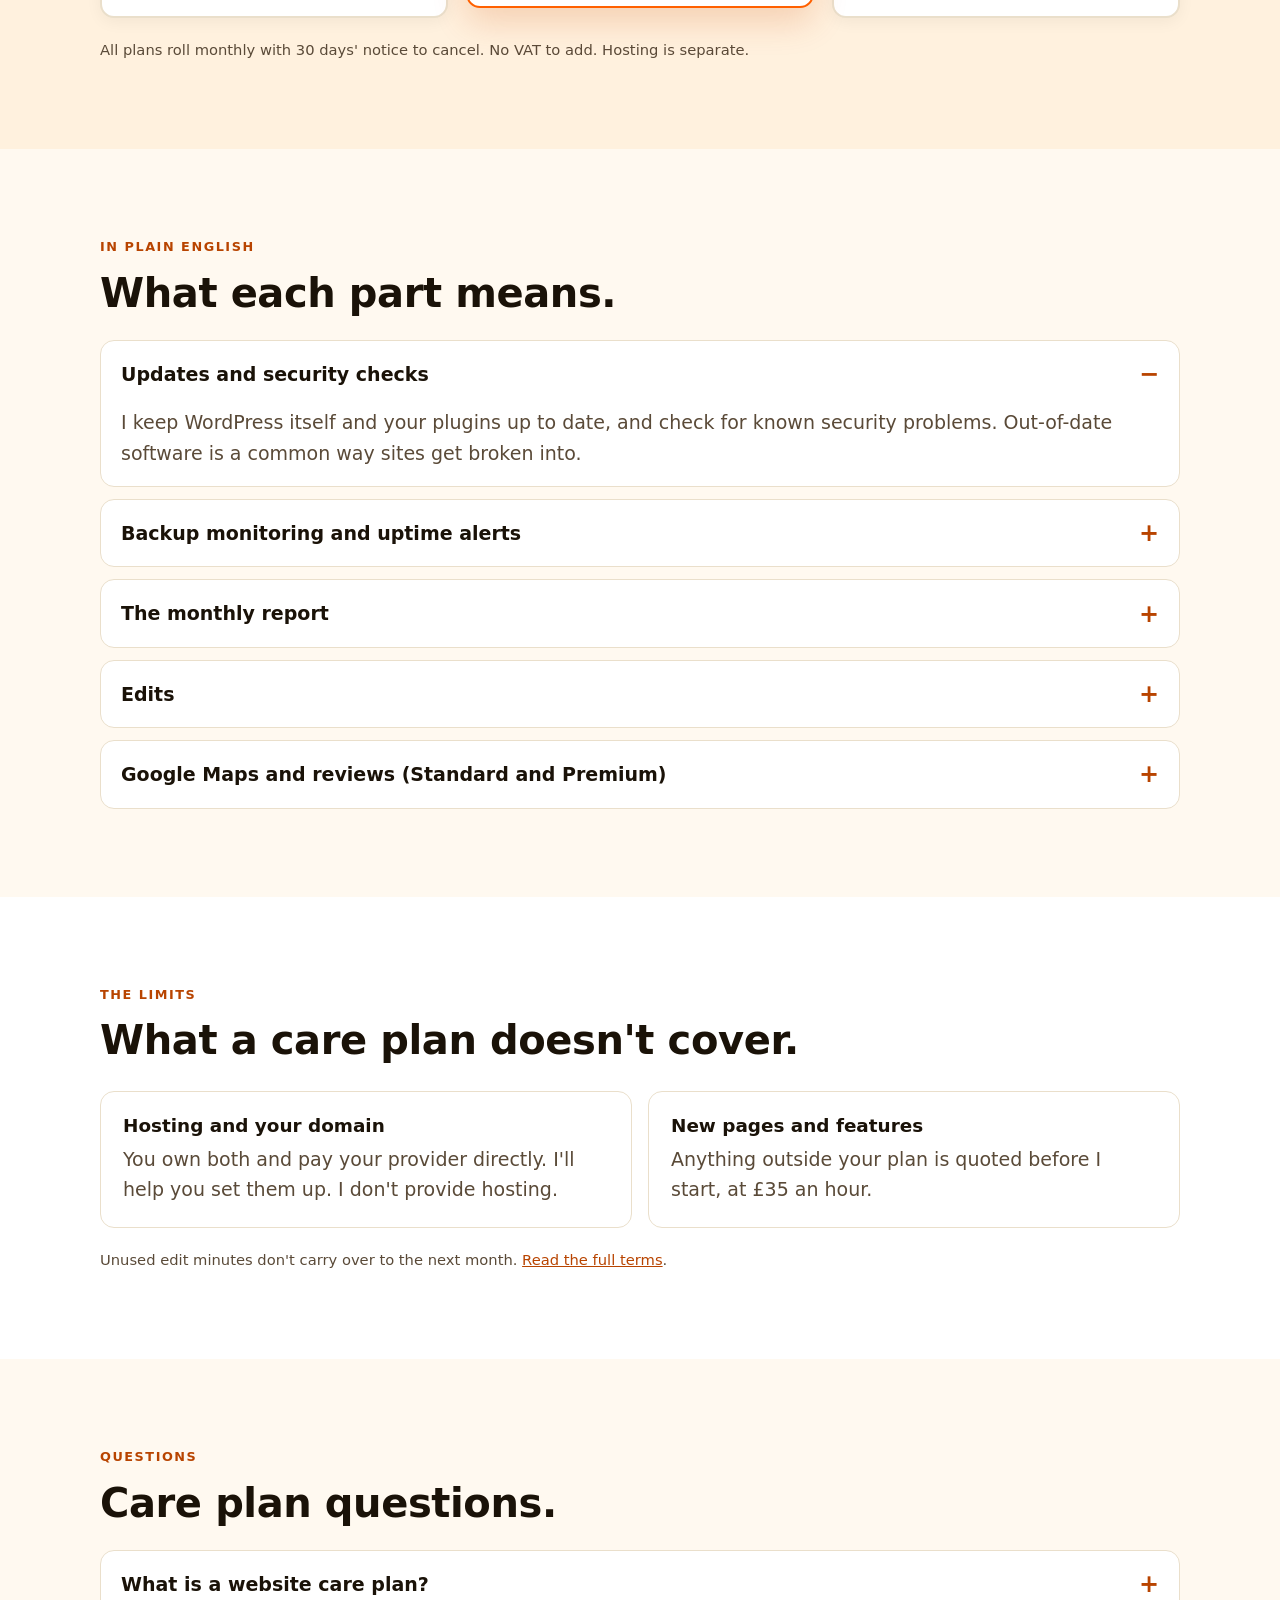
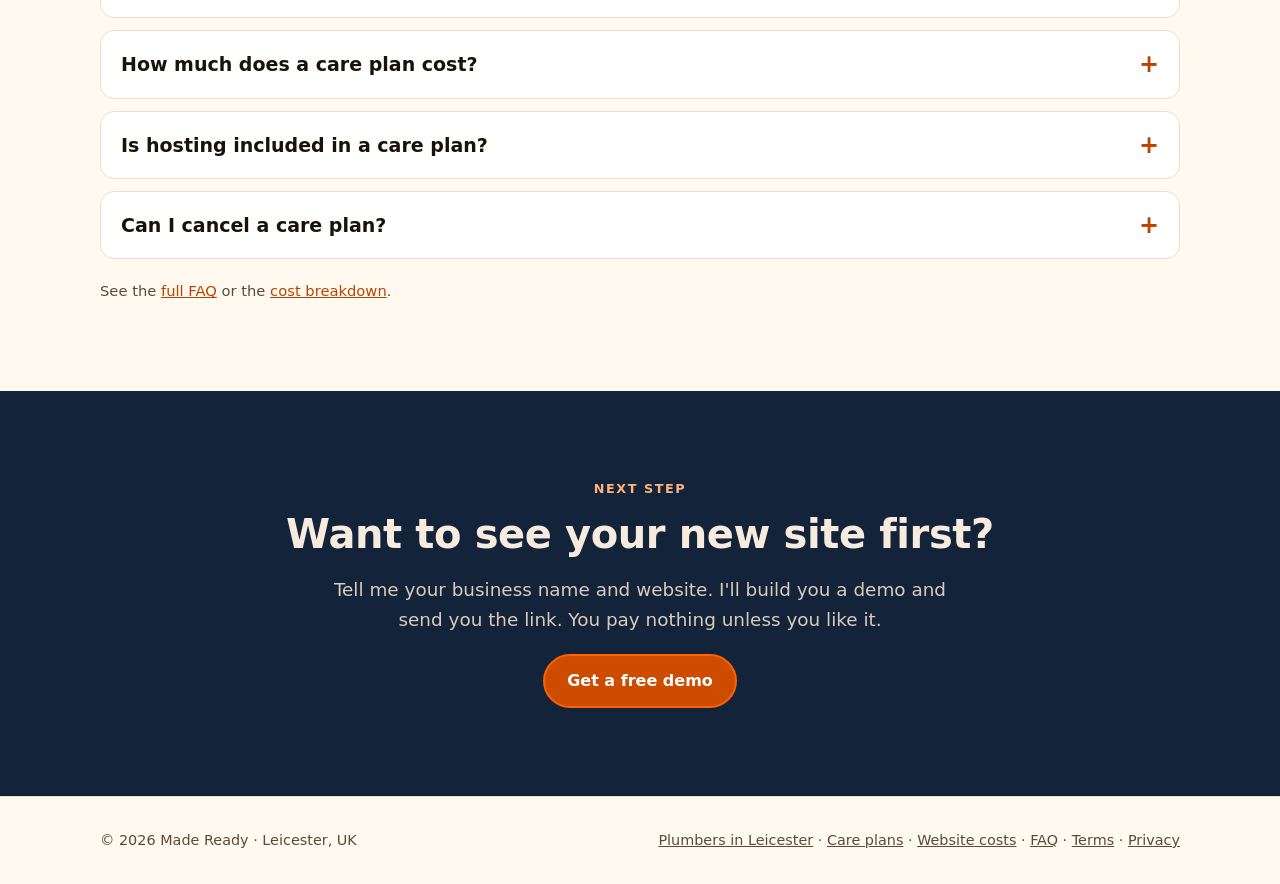
==== commit 848175b2: "Merge pull request #21 from madereadyco/claude/project-thread-lb7l9q Add mobile hamburger menu to he" ====
--- a/care-plan/index.html
+++ b/care-plan/index.html
@@ -19,7 +19,7 @@
 <meta name="twitter:title" content="What a website care plan covers | Made Ready">
 <meta name="twitter:description" content="What a Made Ready care plan covers, what it doesn't, and what it costs: £45, £75 or £120 a month. Updates, security, backups and edits for small UK trades.">
 <meta name="twitter:image" content="https://madeready.co/images/og-share.jpg">
-<meta name="theme-color" content="#FBF5EC">
+<meta name="theme-color" content="#FFF9F0">
 <link rel="icon" href="/images/favicon.ico" sizes="any">
 <link rel="icon" type="image/png" sizes="192x192" href="/images/android-chrome-192x192.png">
 <link rel="apple-touch-icon" href="/images/apple-touch-icon.png">
@@ -32,7 +32,7 @@
 <header><div class="wrap bar">
 <a class="logo" href="/" aria-label="Made Ready home">Made Ready <svg version="1.0" xmlns="http://www.w3.org/2000/svg"
  width="34" height="34" aria-hidden="true" viewBox="0 0 411 216"
- preserveAspectRatio="xMidYMid meet" color="#F04E23">
+ preserveAspectRatio="xMidYMid meet" color="#FF6000">
     <g transform="translate(0,216) scale(0.1,-0.1)"
     fill="currentColor" stroke="none">
     <path class="mk mk-big" d="M2681 2124 c-19 -8 -42 -25 -50 -37 -142 -201 -1291 -1957 -1291
@@ -44,8 +44,9 @@
     -18 0 -47 -10 -65 -22z"/>
     </g>
 </svg></a>
-<nav aria-label="Primary"><ul><li><a href="/#how">How it works</a></li><li><a href="/#included">What you get</a></li><li><a href="/#care">Care plan</a></li><li><a href="/#faq">FAQ</a></li></ul></nav>
+<nav aria-label="Primary" id="site-menu"><ul><li><a href="/#how">How it works</a></li><li><a href="/#included">What you get</a></li><li><a href="/#care">Care plan</a></li><li><a href="/#faq">FAQ</a></li></ul></nav>
 <a class="btn sm" href="/#contact">Get a free demo</a>
+<button type="button" class="menu-toggle" aria-expanded="false" aria-controls="site-menu" aria-label="Open menu"><span class="bars" aria-hidden="true"></span></button>
 </div></header>
 <main id="main">
 <section class="hero"><div class="wrap">
@@ -60,7 +61,7 @@
 <p class="lede">A WordPress site needs regular updates to stay secure and working. Plugins go out of date. Backups fail without anyone noticing. If you're up a ladder, you won't spot any of it. A care plan means someone does.</p>
 </div></section>
 
-<section id="plans" style="background:var(--tint)"><div class="wrap">
+<section id="plans" style="background:#FFF1DE"><div class="wrap">
 <p class="eyebrow">The three plans</p>
 <h2>Start with Standard if you're not sure.</h2>
 <div class="plans">
@@ -105,4 +106,5 @@
 </div></section>
 </main>
 <footer><div class="wrap"><p>© 2026 Made Ready · Leicester, UK</p><p><a href="/websites-for-plumbers-leicester/">Plumbers in Leicester</a> · <a href="/care-plan/">Care plans</a> · <a href="/website-cost-for-trades/">Website costs</a> · <a href="/faq/">FAQ</a> · <a href="/terms.html">Terms</a> · <a href="/privacy.html">Privacy</a></p></div></footer>
+<script src="/nav.js" defer></script>
 </body></html>
--- a/styles.css
+++ b/styles.css
@@ -1,4 +1,4 @@
-:root{--paper:#FBF5EC;--card:#fff;--ink:#1A1A1A;--mid:#4D4A46;--rule:#E6DED2;--tint:#FFF3EC;--accent:#F04E23;--accent-ink:#C93A12;--accent-on-dark:#FF8A5C;--navy:#13233A;--navy-ink:#F6EBDD;--r:14px}
+:root{--paper:#FFF9F0;--card:#fff;--ink:#1A1208;--mid:#5A4A38;--rule:#EADFCB;--accent:#FF6000;--accent-ink:#B84400;--navy:#13233A;--navy-ink:#F6EBDD;--r:14px}
 *,*::before,*::after{box-sizing:border-box;margin:0;padding:0}
 html{scroll-behavior:smooth;-webkit-text-size-adjust:100%}
 body{font:18px/1.6 system-ui,-apple-system,"Segoe UI",Roboto,sans-serif;background:var(--paper);color:var(--ink)}
@@ -16,47 +16,73 @@
 .logo .mk-big{transform-origin:100% 100%}
 .logo:hover .mk,.logo:focus-visible .mk{transform:scale(1.07)}
 @media(prefers-reduced-motion:reduce){.logo .mk{transition:none}.logo:hover .mk,.logo:focus-visible .mk{transform:none}}
-nav ul{display:none;list-style:none;gap:24px}
+nav ul{list-style:none;gap:24px}
+.menu-toggle{display:none;width:44px;height:44px;flex:none;align-items:center;justify-content:center;background:transparent;border:2px solid var(--rule);border-radius:12px;color:var(--ink);cursor:pointer;padding:0}
+.menu-toggle:hover{border-color:var(--accent)}
+.bars,.bars::before,.bars::after{display:block;width:20px;height:2px;background:currentColor;border-radius:2px;transition:transform .2s,opacity .2s}
+.bars{position:relative}.bars::before,.bars::after{content:"";position:absolute;left:0}
+.bars::before{top:-6px}.bars::after{top:6px}
+.menu-toggle[aria-expanded=true] .bars{background:transparent}
+.menu-toggle[aria-expanded=true] .bars::before{top:0;transform:rotate(45deg)}
+.menu-toggle[aria-expanded=true] .bars::after{top:0;transform:rotate(-45deg)}
+@media(prefers-reduced-motion:reduce){.bars,.bars::before,.bars::after{transition:none}}
+/* Phones: links live in a menu opened by the button; the CTA stays visible. */
+@media(max-width:759.98px){
+ .bar{flex-wrap:wrap}
+ .bar .btn.sm{margin-left:auto;white-space:nowrap}
+ nav{order:5;flex-basis:100%}
+ nav ul{display:flex;flex-wrap:wrap;gap:0 20px;padding-bottom:10px}
+ nav a{display:inline-flex;align-items:center;min-height:44px}
+ .js .menu-toggle{display:inline-flex}
+ .js .bar{flex-wrap:nowrap}
+ .js nav{display:none;position:absolute;left:0;right:0;top:100%;background:#fff;border-bottom:1px solid var(--rule);box-shadow:0 8px 16px rgba(26,18,8,.08);max-height:calc(100dvh - 64px);overflow:auto}
+ .js nav.open{display:block}
+ .js nav ul{display:block;width:min(1080px,100% - 32px);margin-inline:auto;padding:8px 0 12px}
+ .js nav li+li{border-top:1px solid var(--rule)}
+ .js nav a{display:flex;min-height:48px;font-size:1.05rem}
+ .logo{white-space:nowrap}
+}
+@media(max-width:389.98px){.bar{gap:8px}.bar .btn.sm{padding:8px 12px;font-size:.88rem}.logo{font-size:.95rem}.logo svg{width:28px}}
 nav a{text-decoration:none;font-weight:600;font-size:.95rem}
 nav a:hover{color:var(--accent-ink)}
-.btn{display:inline-flex;align-items:center;justify-content:center;min-height:48px;padding:12px 22px;border-radius:999px;background:var(--accent);color:#fff;font-weight:800;text-decoration:none;border:2px solid var(--accent);font-size:1.125rem;cursor:pointer}
-.btn:hover{background:var(--accent-ink);border-color:var(--accent-ink)}
+.btn{display:inline-flex;align-items:center;justify-content:center;min-height:48px;padding:12px 22px;border-radius:999px;background:#CE4C00;color:#fff;font-weight:800;text-decoration:none;border:2px solid var(--accent);font-size:1rem;cursor:pointer}
+.btn:hover{background:var(--accent-ink);border-color:var(--accent)}
 .btn.ghost{background:transparent;color:inherit;border-color:var(--accent)}
-.btn.ghost:hover{background:rgba(240,78,35,.1);border-color:var(--accent-ink)}
-.btn.sm{min-height:44px;padding:8px 18px;font-size:1.125rem}
+.btn.ghost:hover{background:rgba(127,127,127,.12);border-color:var(--accent)}
+.btn.sm{min-height:44px;padding:8px 18px;font-size:.95rem}
 section{padding:64px 0}
 .eyebrow{font-size:.8rem;font-weight:800;letter-spacing:.12em;text-transform:uppercase;color:var(--accent-ink);margin-bottom:12px}
 h1{font-size:clamp(2.2rem,8vw,3.8rem);line-height:1.08;letter-spacing:-.02em;font-weight:800}
 h2{font-size:clamp(1.7rem,5.5vw,2.5rem);line-height:1.15;letter-spacing:-.01em;font-weight:800;margin-bottom:16px}
 h3{font-size:1.15rem;line-height:1.3;margin-bottom:6px}
 .lede{font-size:1.15rem;color:var(--mid);max-width:34em;margin-top:18px}
-.h1b{display:block;color:var(--accent)}
+.h1b{display:block;color:var(--accent-ink)}
 .hero{padding:48px 0 56px}
 .hero .actions{display:flex;flex-wrap:wrap;gap:12px;margin-top:28px}
 .note{font-size:.85rem;color:var(--mid);margin-top:22px}
 .hero .note{font-size:.9rem;color:var(--mid);margin-top:14px}
 .dark{background:var(--navy);color:var(--navy-ink)}
-.dark .eyebrow{color:var(--accent-on-dark)}.dark .lede,.dark p{color:#D8CCBC}
+.dark .eyebrow{color:#FFB27A}.dark .lede,.dark p{color:#D8CCBC}
 .steps{display:grid;gap:16px;margin-top:28px;counter-reset:s;list-style:none}
 .steps li{background:rgba(255,255,255,.06);border:1px solid rgba(255,255,255,.14);border-radius:var(--r);padding:22px;counter-increment:s}
-.steps li::before{content:counter(s);display:grid;place-items:center;width:36px;height:36px;border-radius:50%;background:var(--accent);color:var(--ink);font-weight:800;margin-bottom:10px}
+.steps li::before{content:counter(s);display:grid;place-items:center;width:36px;height:36px;border-radius:50%;background:var(--accent);color:#1A0A00;font-weight:800;margin-bottom:10px}
 .dark h3{color:#fff}
 .grid{display:grid;gap:16px;margin-top:28px}
 .card{background:var(--card);border:1px solid var(--rule);border-radius:var(--r);padding:22px}
 .card p{color:var(--mid)}
 .plans{display:grid;gap:18px;margin-top:32px;align-items:stretch}
-.plan{display:flex;flex-direction:column;background:var(--card);border:2px solid var(--rule);border-radius:var(--r);padding:26px 24px 24px;box-shadow:0 4px 16px rgba(26,26,26,.05)}
-.plan.pop{border-color:var(--accent);box-shadow:0 14px 34px rgba(240,78,35,.22)}
+.plan{display:flex;flex-direction:column;background:var(--card);border:2px solid var(--rule);border-radius:var(--r);padding:26px 24px 24px;box-shadow:0 4px 16px rgba(26,18,8,.05)}
+.plan.pop{border-color:var(--accent);box-shadow:0 14px 34px rgba(206,76,0,.2)}
 .tier{font-size:.8rem;font-weight:800;letter-spacing:.12em;text-transform:uppercase;color:var(--accent-ink);display:flex;flex-wrap:wrap;align-items:center;gap:8px;min-height:26px}
-.plan .tag{font-size:.75rem;letter-spacing:.08em;background:var(--accent-ink);color:#fff;border-radius:4px;padding:3px 8px}
+.plan .tag{font-size:.68rem;letter-spacing:.08em;background:#CE4C00;color:#fff;border-radius:4px;padding:3px 8px}
 .price{margin:10px 0 0;line-height:1}
 .price b{font-size:2.8rem;font-weight:800;letter-spacing:-.02em;color:var(--navy)}
 .price span{font-size:1rem;color:var(--mid);font-weight:600}
 .bill{font-size:.85rem;color:var(--mid);margin-top:8px}
 .allow{margin-top:18px;padding:12px 14px;border-left:4px solid;display:flex;flex-direction:column;gap:2px}
 .allow b{font-size:1.02rem}.allow span{font-size:.85rem;opacity:.85}
-.allow.sand{background:#F2EDE5;border-color:#A39887;color:#3A352E}
-.allow.hot{background:#FFE4D8;border-color:var(--accent);color:#6B1F08}
+.allow.sand{background:#F3E6D0;border-color:#B59462;color:#4A3A1F}
+.allow.hot{background:#FFE1C8;border-color:var(--accent);color:#6B2A00}
 .allow.ink{background:#E3E8F0;border-color:#5B6F8F;color:#13233A}
 .plus{margin-top:20px;font-weight:800;font-size:.95rem}
 .plan ul{list-style:none;margin:14px 0 24px}
@@ -64,7 +90,7 @@
 .plan li::before{content:"+";position:absolute;left:2px;color:var(--accent-ink);font-weight:800}
 .plan .btn{margin-top:auto;width:100%}
 .small{font-size:.92rem;color:var(--mid);margin-top:20px}
-.ph{background:#FFF3A8;color:#332B00;padding:0 6px;border-radius:4px;font-weight:700}
+.ph{background:#FFF3A8;color:#3A2E00;padding:0 6px;border-radius:4px;font-weight:700}
 details{background:var(--card);border:1px solid var(--rule);border-radius:var(--r);margin-top:12px}
 summary{cursor:pointer;font-weight:700;padding:18px 20px;list-style:none;min-height:56px;display:flex;justify-content:space-between;gap:12px;align-items:center}
 summary::-webkit-details-marker{display:none}
@@ -74,7 +100,7 @@
 .about{display:grid;gap:24px}
 .photo{width:100%;height:auto;aspect-ratio:1;max-width:260px;object-fit:cover;border-radius:var(--r);border:2px solid var(--rule)}
 .facts{list-style:none;margin-top:20px;display:grid;gap:8px}
-.facts li{padding:10px 14px 10px 40px;position:relative;background:var(--tint);border-radius:10px;font-weight:600}
+.facts li{padding:10px 14px 10px 40px;position:relative;background:#FFF1DE;border-radius:10px;font-weight:600}
 .facts li::before{content:"✓";position:absolute;left:14px;color:var(--accent-ink);font-weight:800}
 .contact{text-align:center}
 .contact .actions{display:flex;flex-wrap:wrap;gap:12px;justify-content:center;margin-top:24px}
@@ -83,13 +109,13 @@
 footer .wrap{display:flex;flex-wrap:wrap;gap:8px 24px;justify-content:space-between}
 .legal{padding:48px 0}.legal h1{font-size:2.2rem}.legal h2{font-size:1.3rem;margin-top:28px}.legal p,.legal li{margin-top:10px;color:var(--mid)}.legal ul{padding-left:22px}
 .peeks{margin-top:32px;display:grid;grid-template-columns:1fr;gap:14px;align-items:center}
-.peek{position:relative;display:block;width:100%;padding:0;border:2px solid var(--rule);border-radius:var(--r);background:var(--card);overflow:hidden;cursor:pointer;text-align:left;font:inherit;color:var(--ink);box-shadow:0 6px 20px rgba(26,26,26,.08);transition:transform .15s,box-shadow .15s}
-.peek:hover{transform:translateY(-3px);box-shadow:0 12px 28px rgba(26,26,26,.16)}
+.peek{position:relative;display:block;width:100%;padding:0;border:2px solid var(--rule);border-radius:var(--r);background:var(--card);overflow:hidden;cursor:pointer;text-align:left;font:inherit;color:var(--ink);box-shadow:0 6px 20px rgba(26,18,8,.08);transition:transform .15s,box-shadow .15s}
+.peek:hover{transform:translateY(-3px);box-shadow:0 12px 28px rgba(26,18,8,.16)}
 .peek.after{border-color:var(--accent)}
 .peek img{width:100%;height:auto;aspect-ratio:800/524;object-fit:cover}
 .peek:not(.after) img{filter:saturate(.85)}
 .chip{display:inline-block;margin-right:10px;padding:2px 10px;border-radius:999px;background:var(--ink);color:#fff;font-size:.8rem;font-weight:800;letter-spacing:.08em;text-transform:uppercase}
-.peek.after .chip{background:var(--accent-ink)}
+.peek.after .chip{background:#CE4C00}
 .cap{display:block;padding:10px 14px;font-weight:700;font-size:.95rem;border-top:1px solid var(--rule)}
 .arrow{justify-self:center;font-size:1.8rem;font-weight:800;color:var(--accent-ink);transform:rotate(90deg)}
 @media(min-width:720px){.peeks{grid-template-columns:1fr auto 1fr;gap:18px}.arrow{transform:none}}
@@ -124,9 +150,9 @@
 .form{max-width:520px;margin:28px auto 0;text-align:left;display:grid;gap:6px}
 .form label{font-weight:700;font-size:.95rem;margin-top:8px;color:#fff}
 .form input:not([type=checkbox]),.form textarea{width:100%;min-height:48px;padding:10px 14px;border-radius:10px;border:2px solid transparent;background:#fff;color:var(--ink);font:inherit}
-.form input:focus-visible,.form textarea:focus-visible{outline:3px solid var(--accent-on-dark);outline-offset:2px}
+.form input:focus-visible,.form textarea:focus-visible{outline:3px solid #FFB27A;outline-offset:2px}
 .form .hp{position:absolute;left:-9999px}
-.form .consent{font-size:.85rem;margin-top:8px}.form .consent a{color:var(--accent-on-dark)}
+.form .consent{font-size:.85rem;margin-top:8px}.form .consent a{color:#FFB27A}
 .form .btn{margin-top:12px;width:100%}
 .form .status{min-height:1.4em;font-weight:700;color:#fff}
 .dark .actions{margin-top:20px}
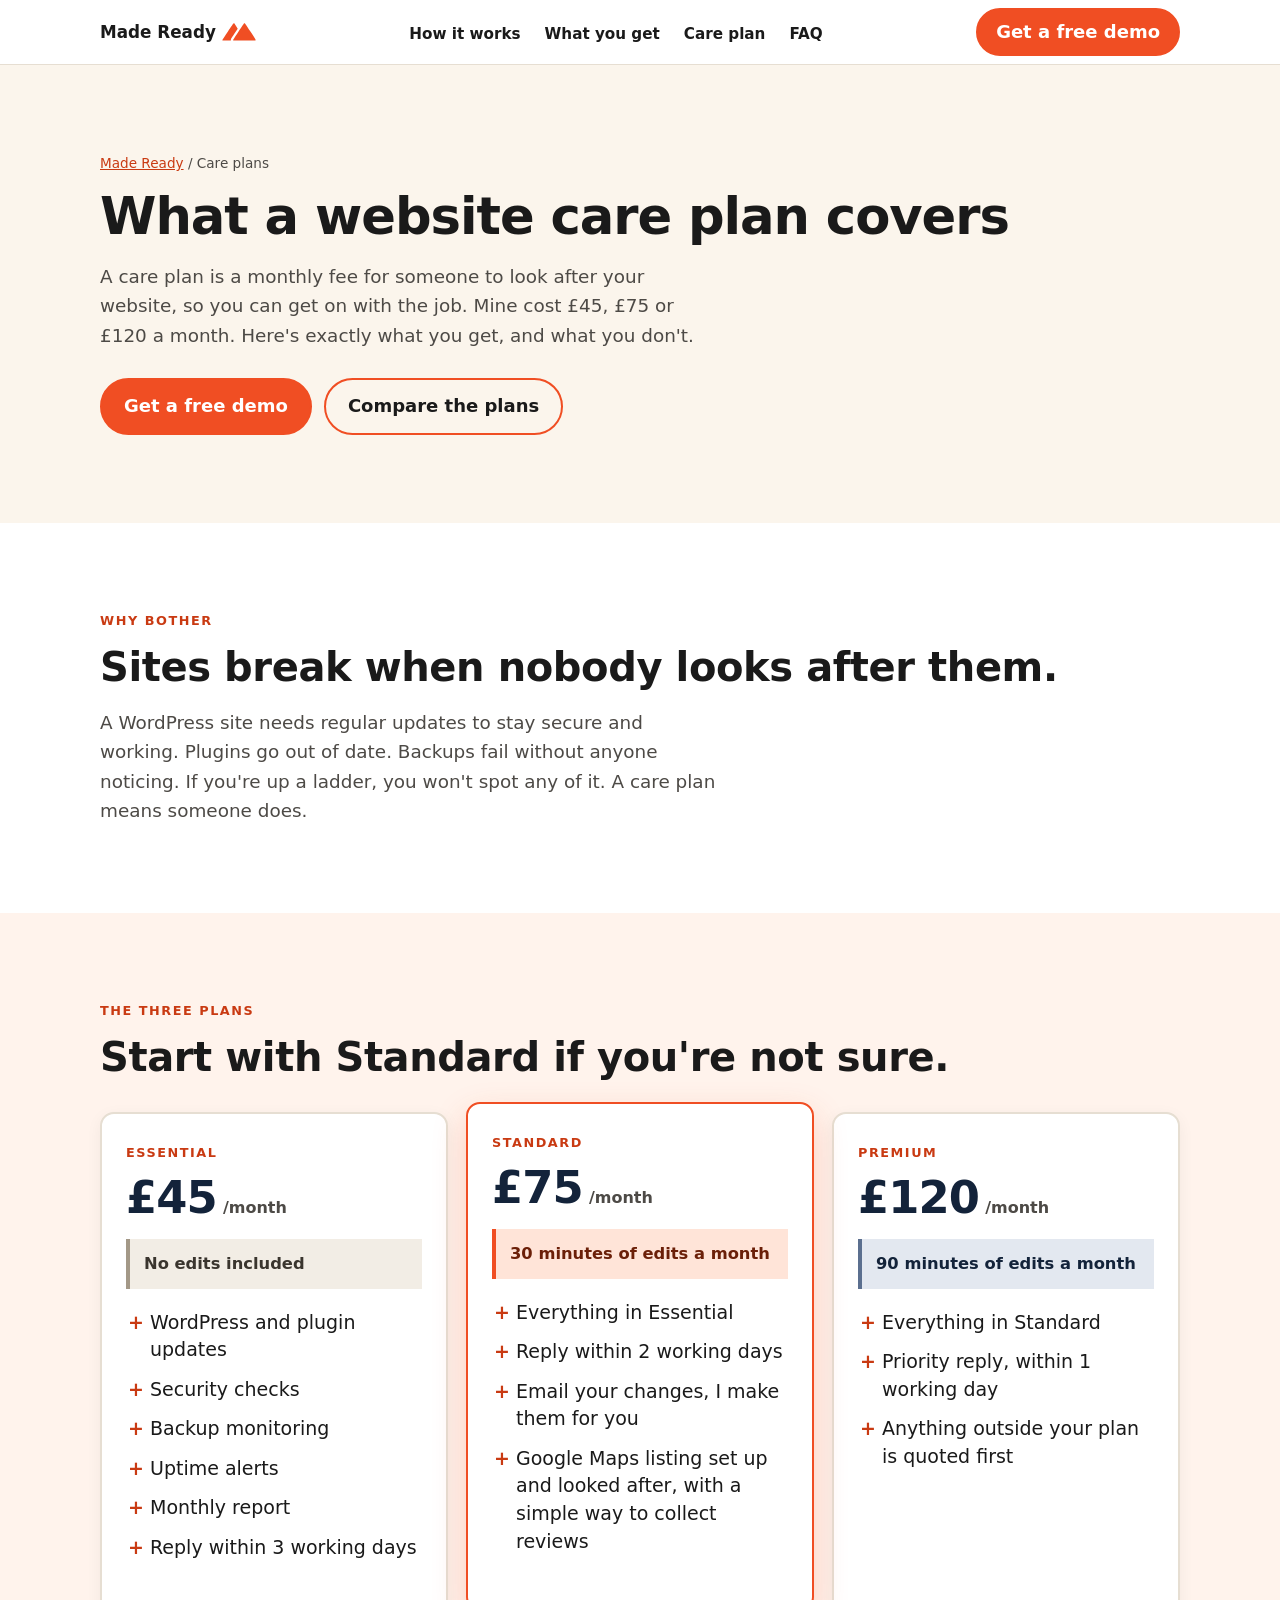
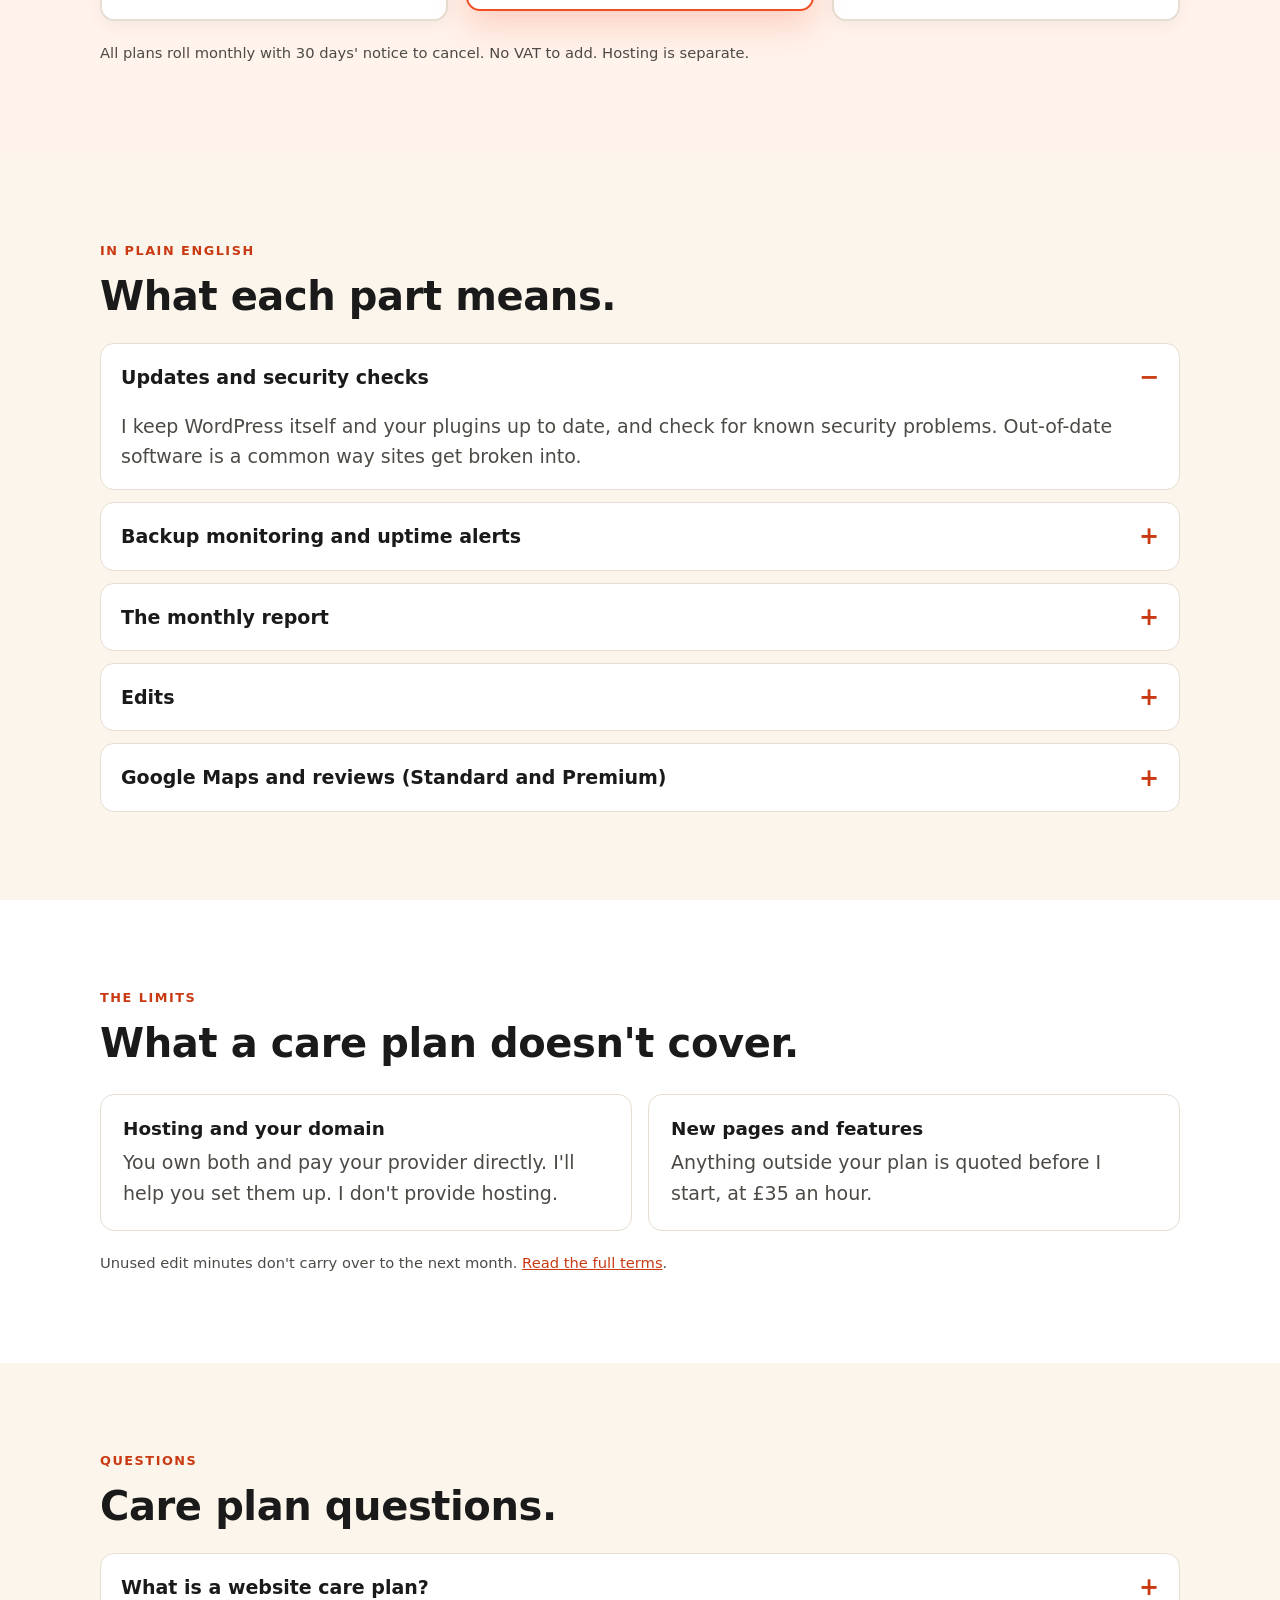
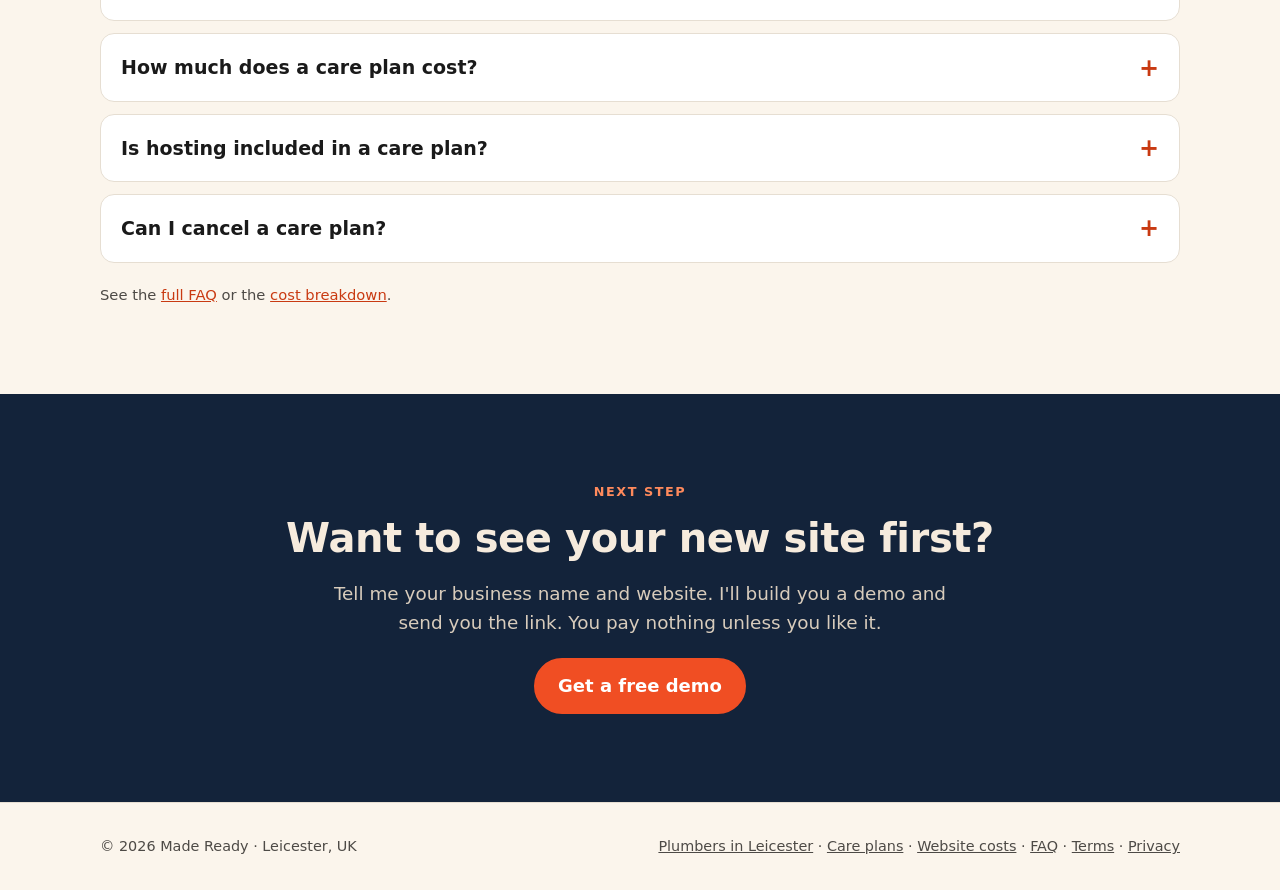
==== commit 363a6288: "Merge remote-tracking branch 'origin/main' into claude/project-thread-oa5ae8" ====
--- a/care-plan/index.html
+++ b/care-plan/index.html
@@ -19,7 +19,7 @@
 <meta name="twitter:title" content="What a website care plan covers | Made Ready">
 <meta name="twitter:description" content="What a Made Ready care plan covers, what it doesn't, and what it costs: £45, £75 or £120 a month. Updates, security, backups and edits for small UK trades.">
 <meta name="twitter:image" content="https://madeready.co/images/og-share.jpg">
-<meta name="theme-color" content="#FFF9F0">
+<meta name="theme-color" content="#FBF5EC">
 <link rel="icon" href="/images/favicon.ico" sizes="any">
 <link rel="icon" type="image/png" sizes="192x192" href="/images/android-chrome-192x192.png">
 <link rel="apple-touch-icon" href="/images/apple-touch-icon.png">
@@ -32,7 +32,7 @@
 <header><div class="wrap bar">
 <a class="logo" href="/" aria-label="Made Ready home">Made Ready <svg version="1.0" xmlns="http://www.w3.org/2000/svg"
  width="34" height="34" aria-hidden="true" viewBox="0 0 411 216"
- preserveAspectRatio="xMidYMid meet" color="#FF6000">
+ preserveAspectRatio="xMidYMid meet" color="#F04E23">
     <g transform="translate(0,216) scale(0.1,-0.1)"
     fill="currentColor" stroke="none">
     <path class="mk mk-big" d="M2681 2124 c-19 -8 -42 -25 -50 -37 -142 -201 -1291 -1957 -1291
@@ -61,7 +61,7 @@
 <p class="lede">A WordPress site needs regular updates to stay secure and working. Plugins go out of date. Backups fail without anyone noticing. If you're up a ladder, you won't spot any of it. A care plan means someone does.</p>
 </div></section>
 
-<section id="plans" style="background:#FFF1DE"><div class="wrap">
+<section id="plans" style="background:var(--tint)"><div class="wrap">
 <p class="eyebrow">The three plans</p>
 <h2>Start with Standard if you're not sure.</h2>
 <div class="plans">
--- a/styles.css
+++ b/styles.css
@@ -1,4 +1,4 @@
-:root{--paper:#FFF9F0;--card:#fff;--ink:#1A1208;--mid:#5A4A38;--rule:#EADFCB;--accent:#FF6000;--accent-ink:#B84400;--navy:#13233A;--navy-ink:#F6EBDD;--r:14px}
+:root{--paper:#FBF5EC;--card:#fff;--ink:#1A1A1A;--mid:#4D4A46;--rule:#E6DED2;--tint:#FFF3EC;--accent:#F04E23;--accent-ink:#C93A12;--accent-on-dark:#FF8A5C;--navy:#13233A;--navy-ink:#F6EBDD;--r:14px}
 *,*::before,*::after{box-sizing:border-box;margin:0;padding:0}
 html{scroll-behavior:smooth;-webkit-text-size-adjust:100%}
 body{font:18px/1.6 system-ui,-apple-system,"Segoe UI",Roboto,sans-serif;background:var(--paper);color:var(--ink)}
@@ -45,44 +45,44 @@
 @media(max-width:389.98px){.bar{gap:8px}.bar .btn.sm{padding:8px 12px;font-size:.88rem}.logo{font-size:.95rem}.logo svg{width:28px}}
 nav a{text-decoration:none;font-weight:600;font-size:.95rem}
 nav a:hover{color:var(--accent-ink)}
-.btn{display:inline-flex;align-items:center;justify-content:center;min-height:48px;padding:12px 22px;border-radius:999px;background:#CE4C00;color:#fff;font-weight:800;text-decoration:none;border:2px solid var(--accent);font-size:1rem;cursor:pointer}
-.btn:hover{background:var(--accent-ink);border-color:var(--accent)}
+.btn{display:inline-flex;align-items:center;justify-content:center;min-height:48px;padding:12px 22px;border-radius:999px;background:var(--accent);color:#fff;font-weight:800;text-decoration:none;border:2px solid var(--accent);font-size:1.125rem;cursor:pointer}
+.btn:hover{background:var(--accent-ink);border-color:var(--accent-ink)}
 .btn.ghost{background:transparent;color:inherit;border-color:var(--accent)}
-.btn.ghost:hover{background:rgba(127,127,127,.12);border-color:var(--accent)}
-.btn.sm{min-height:44px;padding:8px 18px;font-size:.95rem}
+.btn.ghost:hover{background:rgba(240,78,35,.1);border-color:var(--accent-ink)}
+.btn.sm{min-height:44px;padding:8px 18px;font-size:1.125rem}
 section{padding:64px 0}
 .eyebrow{font-size:.8rem;font-weight:800;letter-spacing:.12em;text-transform:uppercase;color:var(--accent-ink);margin-bottom:12px}
 h1{font-size:clamp(2.2rem,8vw,3.8rem);line-height:1.08;letter-spacing:-.02em;font-weight:800}
 h2{font-size:clamp(1.7rem,5.5vw,2.5rem);line-height:1.15;letter-spacing:-.01em;font-weight:800;margin-bottom:16px}
 h3{font-size:1.15rem;line-height:1.3;margin-bottom:6px}
 .lede{font-size:1.15rem;color:var(--mid);max-width:34em;margin-top:18px}
-.h1b{display:block;color:var(--accent-ink)}
+.h1b{display:block;color:var(--accent)}
 .hero{padding:48px 0 56px}
 .hero .actions{display:flex;flex-wrap:wrap;gap:12px;margin-top:28px}
 .note{font-size:.85rem;color:var(--mid);margin-top:22px}
 .hero .note{font-size:.9rem;color:var(--mid);margin-top:14px}
 .dark{background:var(--navy);color:var(--navy-ink)}
-.dark .eyebrow{color:#FFB27A}.dark .lede,.dark p{color:#D8CCBC}
+.dark .eyebrow{color:var(--accent-on-dark)}.dark .lede,.dark p{color:#D8CCBC}
 .steps{display:grid;gap:16px;margin-top:28px;counter-reset:s;list-style:none}
 .steps li{background:rgba(255,255,255,.06);border:1px solid rgba(255,255,255,.14);border-radius:var(--r);padding:22px;counter-increment:s}
-.steps li::before{content:counter(s);display:grid;place-items:center;width:36px;height:36px;border-radius:50%;background:var(--accent);color:#1A0A00;font-weight:800;margin-bottom:10px}
+.steps li::before{content:counter(s);display:grid;place-items:center;width:36px;height:36px;border-radius:50%;background:var(--accent);color:var(--ink);font-weight:800;margin-bottom:10px}
 .dark h3{color:#fff}
 .grid{display:grid;gap:16px;margin-top:28px}
 .card{background:var(--card);border:1px solid var(--rule);border-radius:var(--r);padding:22px}
 .card p{color:var(--mid)}
 .plans{display:grid;gap:18px;margin-top:32px;align-items:stretch}
-.plan{display:flex;flex-direction:column;background:var(--card);border:2px solid var(--rule);border-radius:var(--r);padding:26px 24px 24px;box-shadow:0 4px 16px rgba(26,18,8,.05)}
-.plan.pop{border-color:var(--accent);box-shadow:0 14px 34px rgba(206,76,0,.2)}
+.plan{display:flex;flex-direction:column;background:var(--card);border:2px solid var(--rule);border-radius:var(--r);padding:26px 24px 24px;box-shadow:0 4px 16px rgba(26,26,26,.05)}
+.plan.pop{border-color:var(--accent);box-shadow:0 14px 34px rgba(240,78,35,.22)}
 .tier{font-size:.8rem;font-weight:800;letter-spacing:.12em;text-transform:uppercase;color:var(--accent-ink);display:flex;flex-wrap:wrap;align-items:center;gap:8px;min-height:26px}
-.plan .tag{font-size:.68rem;letter-spacing:.08em;background:#CE4C00;color:#fff;border-radius:4px;padding:3px 8px}
+.plan .tag{font-size:.75rem;letter-spacing:.08em;background:var(--accent-ink);color:#fff;border-radius:4px;padding:3px 8px}
 .price{margin:10px 0 0;line-height:1}
 .price b{font-size:2.8rem;font-weight:800;letter-spacing:-.02em;color:var(--navy)}
 .price span{font-size:1rem;color:var(--mid);font-weight:600}
 .bill{font-size:.85rem;color:var(--mid);margin-top:8px}
 .allow{margin-top:18px;padding:12px 14px;border-left:4px solid;display:flex;flex-direction:column;gap:2px}
 .allow b{font-size:1.02rem}.allow span{font-size:.85rem;opacity:.85}
-.allow.sand{background:#F3E6D0;border-color:#B59462;color:#4A3A1F}
-.allow.hot{background:#FFE1C8;border-color:var(--accent);color:#6B2A00}
+.allow.sand{background:#F2EDE5;border-color:#A39887;color:#3A352E}
+.allow.hot{background:#FFE4D8;border-color:var(--accent);color:#6B1F08}
 .allow.ink{background:#E3E8F0;border-color:#5B6F8F;color:#13233A}
 .plus{margin-top:20px;font-weight:800;font-size:.95rem}
 .plan ul{list-style:none;margin:14px 0 24px}
@@ -90,7 +90,7 @@
 .plan li::before{content:"+";position:absolute;left:2px;color:var(--accent-ink);font-weight:800}
 .plan .btn{margin-top:auto;width:100%}
 .small{font-size:.92rem;color:var(--mid);margin-top:20px}
-.ph{background:#FFF3A8;color:#3A2E00;padding:0 6px;border-radius:4px;font-weight:700}
+.ph{background:#FFF3A8;color:#332B00;padding:0 6px;border-radius:4px;font-weight:700}
 details{background:var(--card);border:1px solid var(--rule);border-radius:var(--r);margin-top:12px}
 summary{cursor:pointer;font-weight:700;padding:18px 20px;list-style:none;min-height:56px;display:flex;justify-content:space-between;gap:12px;align-items:center}
 summary::-webkit-details-marker{display:none}
@@ -100,7 +100,7 @@
 .about{display:grid;gap:24px}
 .photo{width:100%;height:auto;aspect-ratio:1;max-width:260px;object-fit:cover;border-radius:var(--r);border:2px solid var(--rule)}
 .facts{list-style:none;margin-top:20px;display:grid;gap:8px}
-.facts li{padding:10px 14px 10px 40px;position:relative;background:#FFF1DE;border-radius:10px;font-weight:600}
+.facts li{padding:10px 14px 10px 40px;position:relative;background:var(--tint);border-radius:10px;font-weight:600}
 .facts li::before{content:"✓";position:absolute;left:14px;color:var(--accent-ink);font-weight:800}
 .contact{text-align:center}
 .contact .actions{display:flex;flex-wrap:wrap;gap:12px;justify-content:center;margin-top:24px}
@@ -109,13 +109,13 @@
 footer .wrap{display:flex;flex-wrap:wrap;gap:8px 24px;justify-content:space-between}
 .legal{padding:48px 0}.legal h1{font-size:2.2rem}.legal h2{font-size:1.3rem;margin-top:28px}.legal p,.legal li{margin-top:10px;color:var(--mid)}.legal ul{padding-left:22px}
 .peeks{margin-top:32px;display:grid;grid-template-columns:1fr;gap:14px;align-items:center}
-.peek{position:relative;display:block;width:100%;padding:0;border:2px solid var(--rule);border-radius:var(--r);background:var(--card);overflow:hidden;cursor:pointer;text-align:left;font:inherit;color:var(--ink);box-shadow:0 6px 20px rgba(26,18,8,.08);transition:transform .15s,box-shadow .15s}
-.peek:hover{transform:translateY(-3px);box-shadow:0 12px 28px rgba(26,18,8,.16)}
+.peek{position:relative;display:block;width:100%;padding:0;border:2px solid var(--rule);border-radius:var(--r);background:var(--card);overflow:hidden;cursor:pointer;text-align:left;font:inherit;color:var(--ink);box-shadow:0 6px 20px rgba(26,26,26,.08);transition:transform .15s,box-shadow .15s}
+.peek:hover{transform:translateY(-3px);box-shadow:0 12px 28px rgba(26,26,26,.16)}
 .peek.after{border-color:var(--accent)}
 .peek img{width:100%;height:auto;aspect-ratio:800/524;object-fit:cover}
 .peek:not(.after) img{filter:saturate(.85)}
 .chip{display:inline-block;margin-right:10px;padding:2px 10px;border-radius:999px;background:var(--ink);color:#fff;font-size:.8rem;font-weight:800;letter-spacing:.08em;text-transform:uppercase}
-.peek.after .chip{background:#CE4C00}
+.peek.after .chip{background:var(--accent-ink)}
 .cap{display:block;padding:10px 14px;font-weight:700;font-size:.95rem;border-top:1px solid var(--rule)}
 .arrow{justify-self:center;font-size:1.8rem;font-weight:800;color:var(--accent-ink);transform:rotate(90deg)}
 @media(min-width:720px){.peeks{grid-template-columns:1fr auto 1fr;gap:18px}.arrow{transform:none}}
@@ -150,9 +150,9 @@
 .form{max-width:520px;margin:28px auto 0;text-align:left;display:grid;gap:6px}
 .form label{font-weight:700;font-size:.95rem;margin-top:8px;color:#fff}
 .form input:not([type=checkbox]),.form textarea{width:100%;min-height:48px;padding:10px 14px;border-radius:10px;border:2px solid transparent;background:#fff;color:var(--ink);font:inherit}
-.form input:focus-visible,.form textarea:focus-visible{outline:3px solid #FFB27A;outline-offset:2px}
+.form input:focus-visible,.form textarea:focus-visible{outline:3px solid var(--accent-on-dark);outline-offset:2px}
 .form .hp{position:absolute;left:-9999px}
-.form .consent{font-size:.85rem;margin-top:8px}.form .consent a{color:#FFB27A}
+.form .consent{font-size:.85rem;margin-top:8px}.form .consent a{color:var(--accent-on-dark)}
 .form .btn{margin-top:12px;width:100%}
 .form .status{min-height:1.4em;font-weight:700;color:#fff}
 .dark .actions{margin-top:20px}
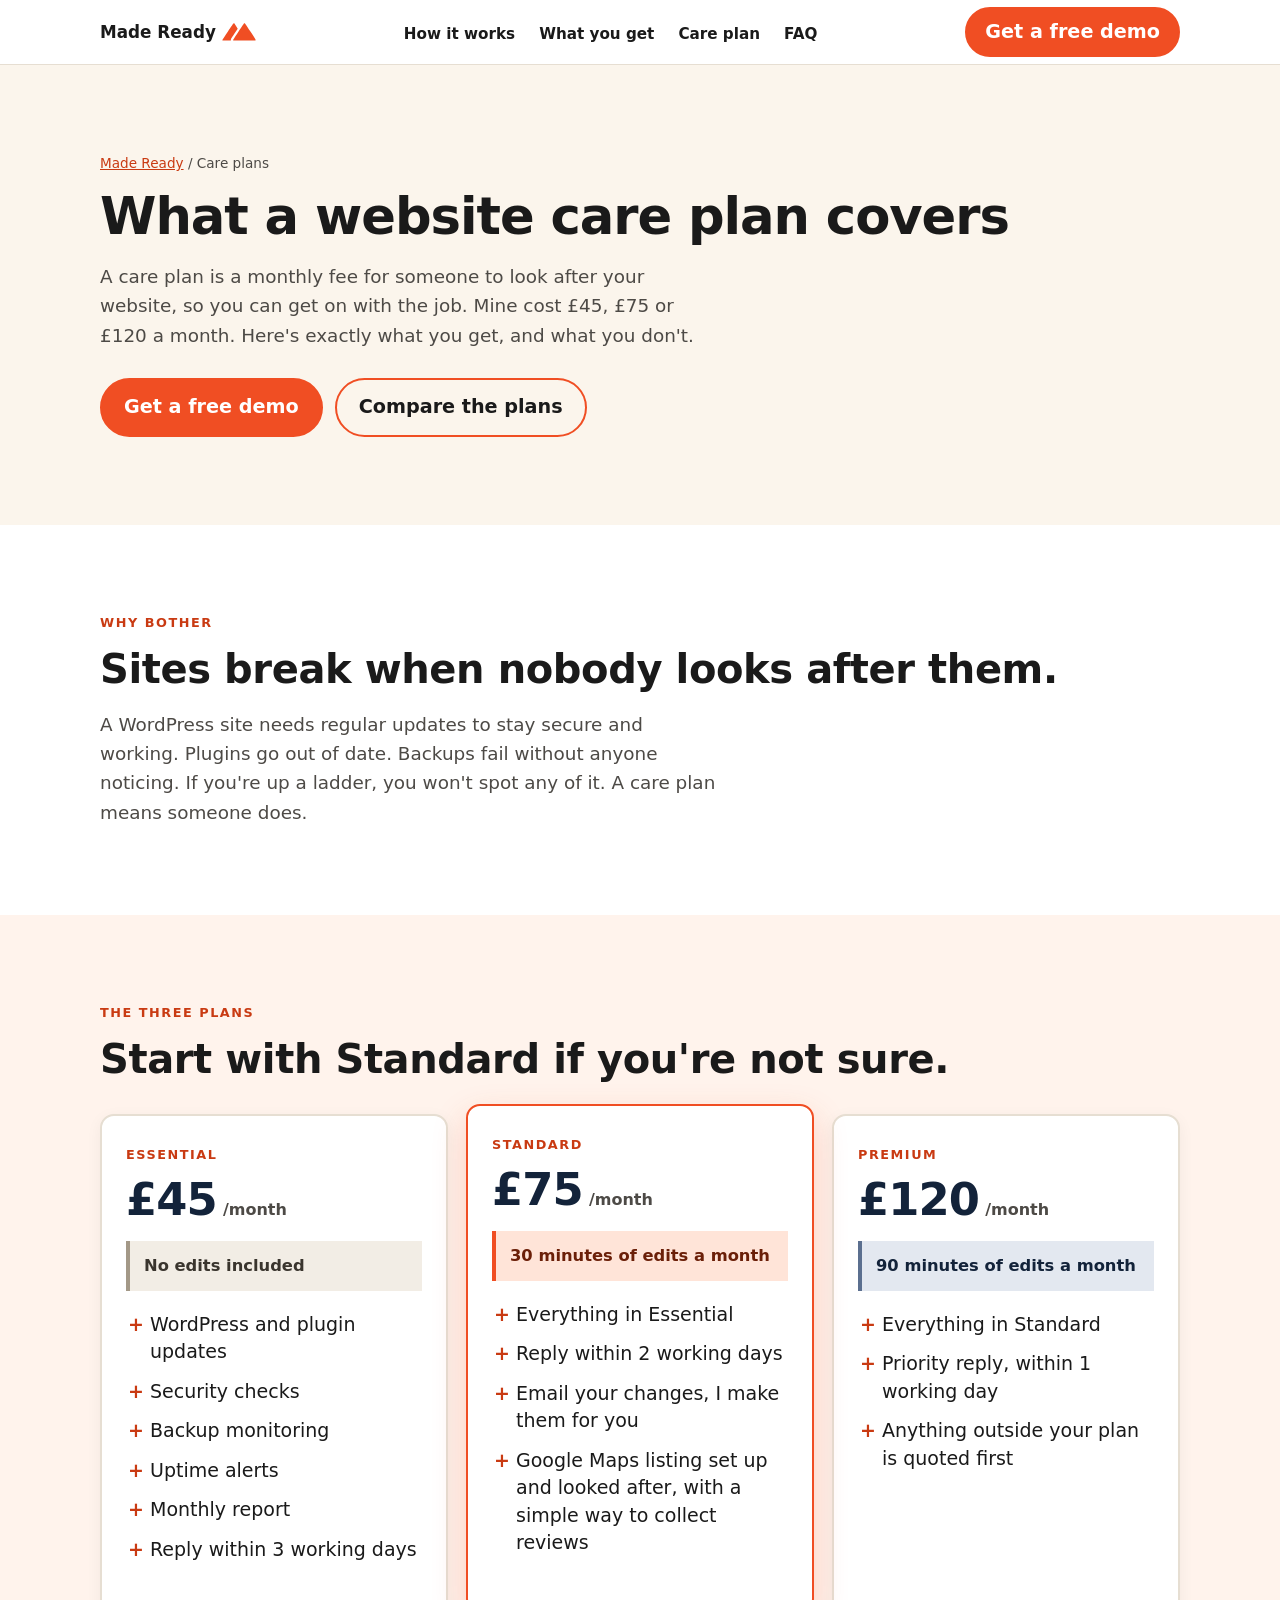
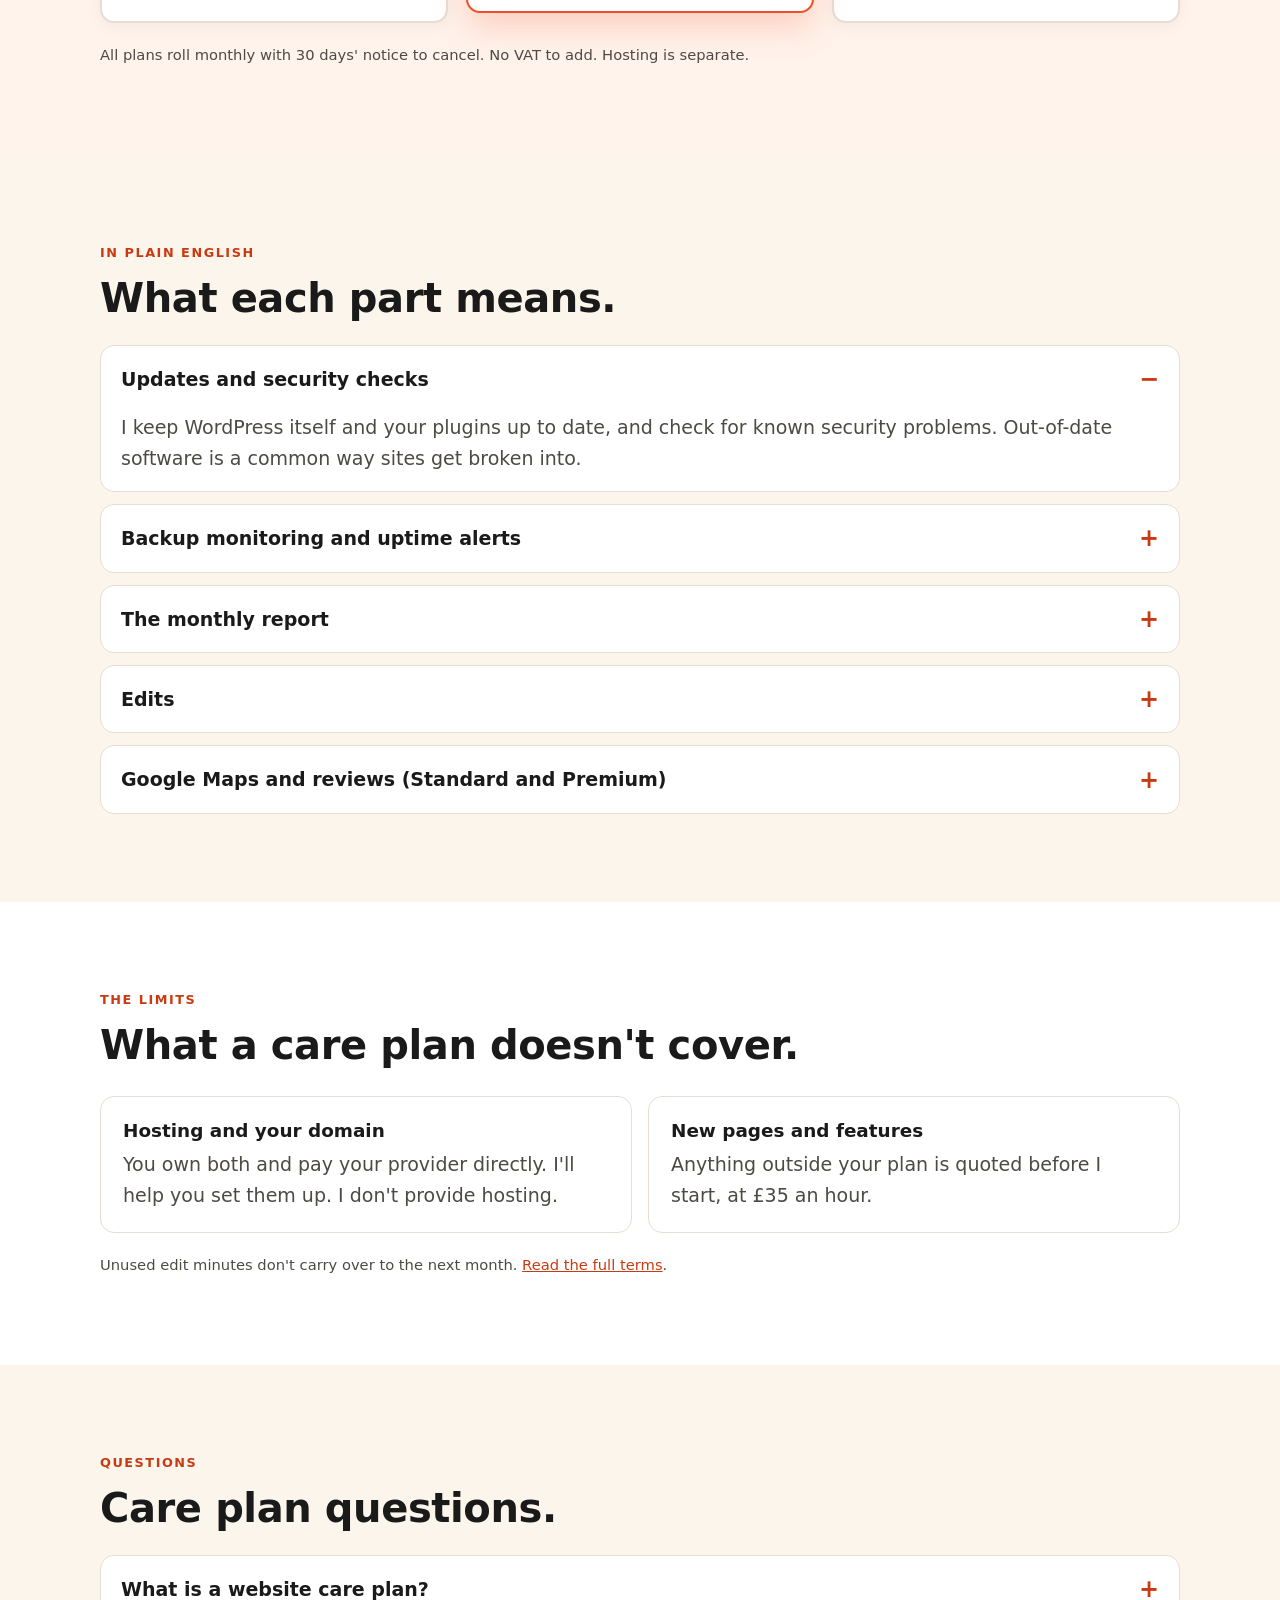
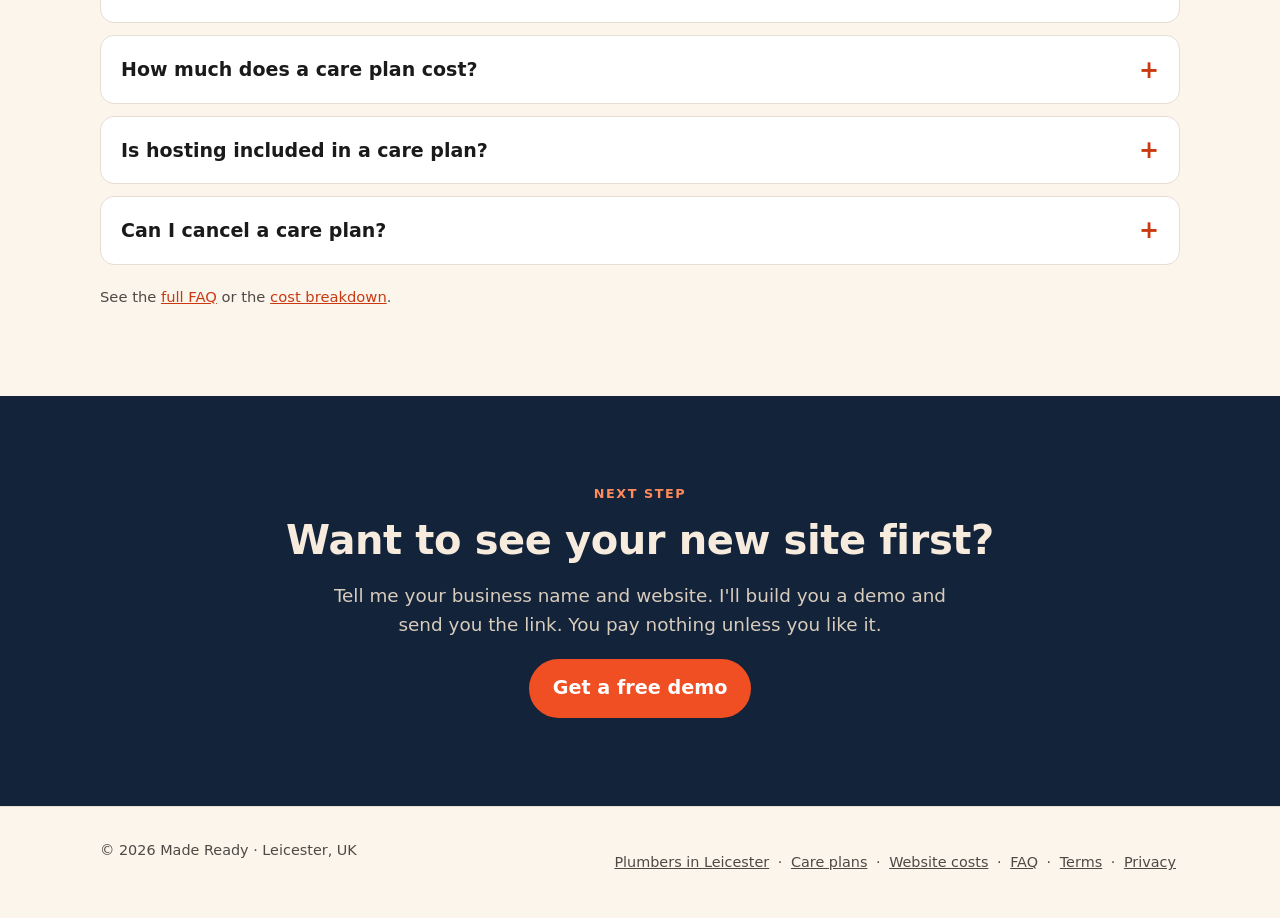
==== commit f2e91d54: "Hide site from search engines until launch (meta noindex + X-Robots-Tag header) Co-Authored-By: Clau" ====
--- a/care-plan/index.html
+++ b/care-plan/index.html
@@ -3,6 +3,7 @@
 <head>
 <meta charset="utf-8">
 <meta name="viewport" content="width=device-width, initial-scale=1">
+<meta name="robots" content="noindex, nofollow"><!-- TEMP-NOINDEX: remove before launch -->
 <title>What a website care plan covers | Made Ready</title>
 <meta name="description" content="What a Made Ready care plan covers, what it doesn't, and what it costs: £45, £75 or £120 a month. Updates, security, backups and edits for small UK trades.">
 <link rel="canonical" href="https://madeready.co/care-plan/">
--- a/styles.css
+++ b/styles.css
@@ -35,21 +35,22 @@
  nav a{display:inline-flex;align-items:center;min-height:44px}
  .js .menu-toggle{display:inline-flex}
  .js .bar{flex-wrap:nowrap}
- .js nav{display:none;position:absolute;left:0;right:0;top:100%;background:#fff;border-bottom:1px solid var(--rule);box-shadow:0 8px 16px rgba(26,18,8,.08);max-height:calc(100dvh - 64px);overflow:auto}
+ .js nav{display:none;position:absolute;left:0;right:0;top:100%;background:#fff;border-bottom:1px solid var(--rule);box-shadow:0 8px 16px rgba(26,26,26,.08);max-height:calc(100dvh - 64px);overflow:auto}
  .js nav.open{display:block}
  .js nav ul{display:block;width:min(1080px,100% - 32px);margin-inline:auto;padding:8px 0 12px}
  .js nav li+li{border-top:1px solid var(--rule)}
  .js nav a{display:flex;min-height:48px;font-size:1.05rem}
  .logo{white-space:nowrap}
 }
-@media(max-width:389.98px){.bar{gap:8px}.bar .btn.sm{padding:8px 12px;font-size:.88rem}.logo{font-size:.95rem}.logo svg{width:28px}}
+@media(max-width:419.98px){.bar .btn.sm{padding:8px 14px}}
+@media(max-width:389.98px){.bar{gap:8px}.bar .btn.sm{padding:8px 12px;font-size:.88rem;background:var(--accent-ink);border-color:var(--accent-ink)}.logo{font-size:.95rem}.logo svg{width:28px}}
 nav a{text-decoration:none;font-weight:600;font-size:.95rem}
 nav a:hover{color:var(--accent-ink)}
-.btn{display:inline-flex;align-items:center;justify-content:center;min-height:48px;padding:12px 22px;border-radius:999px;background:var(--accent);color:#fff;font-weight:800;text-decoration:none;border:2px solid var(--accent);font-size:1.125rem;cursor:pointer}
+.btn{display:inline-flex;align-items:center;justify-content:center;min-height:48px;padding:12px 22px;border-radius:999px;background:var(--accent);color:#fff;font-weight:800;text-decoration:none;border:2px solid var(--accent);font-size:1.2rem;cursor:pointer}
 .btn:hover{background:var(--accent-ink);border-color:var(--accent-ink)}
 .btn.ghost{background:transparent;color:inherit;border-color:var(--accent)}
 .btn.ghost:hover{background:rgba(240,78,35,.1);border-color:var(--accent-ink)}
-.btn.sm{min-height:44px;padding:8px 18px;font-size:1.125rem}
+.btn.sm{min-height:44px;padding:8px 18px;font-size:1.2rem}
 section{padding:64px 0}
 .eyebrow{font-size:.8rem;font-weight:800;letter-spacing:.12em;text-transform:uppercase;color:var(--accent-ink);margin-bottom:12px}
 h1{font-size:clamp(2.2rem,8vw,3.8rem);line-height:1.08;letter-spacing:-.02em;font-weight:800}
@@ -147,10 +148,11 @@
 .vs li::before{content:"–";position:absolute;left:4px;color:var(--mid)}
 .card.own{border-color:var(--accent);border-width:2px}.card.own .vs li::before{content:"✓";color:var(--accent-ink);font-weight:800}
 .card.own h3{color:var(--accent-ink)}
+.form[hidden]{display:none}
 .form{max-width:520px;margin:28px auto 0;text-align:left;display:grid;gap:6px}
 .form label{font-weight:700;font-size:.95rem;margin-top:8px;color:#fff}
-.form input:not([type=checkbox]),.form textarea{width:100%;min-height:48px;padding:10px 14px;border-radius:10px;border:2px solid transparent;background:#fff;color:var(--ink);font:inherit}
-.form input:focus-visible,.form textarea:focus-visible{outline:3px solid var(--accent-on-dark);outline-offset:2px}
+.form input:not([type=checkbox]),.form textarea,.form select{width:100%;min-height:48px;padding:10px 14px;border-radius:10px;border:2px solid transparent;background:#fff;color:var(--ink);font:inherit}
+.form input:focus-visible,.form textarea:focus-visible,.form select:focus-visible{outline:3px solid var(--accent-on-dark);outline-offset:2px}
 .form .hp{position:absolute;left:-9999px}
 .form .consent{font-size:.85rem;margin-top:8px}.form .consent a{color:var(--accent-on-dark)}
 .form .btn{margin-top:12px;width:100%}
@@ -162,3 +164,9 @@
 .h1s{font-size:clamp(2rem,7vw,3.2rem)}
 .note a,.small a,.lede a{color:var(--accent-ink)}
 .wrap>details:first-of-type{margin-top:24px}
+
+.gets{list-style:none;margin-top:28px;display:grid;gap:0 48px}
+.gets li{padding:18px 0;border-top:1px solid var(--rule)}
+.gets p{color:var(--mid)}
+@media(min-width:760px){.gets{grid-template-columns:1fr 1fr}}
+footer a{display:inline-block;padding:12px 4px}
